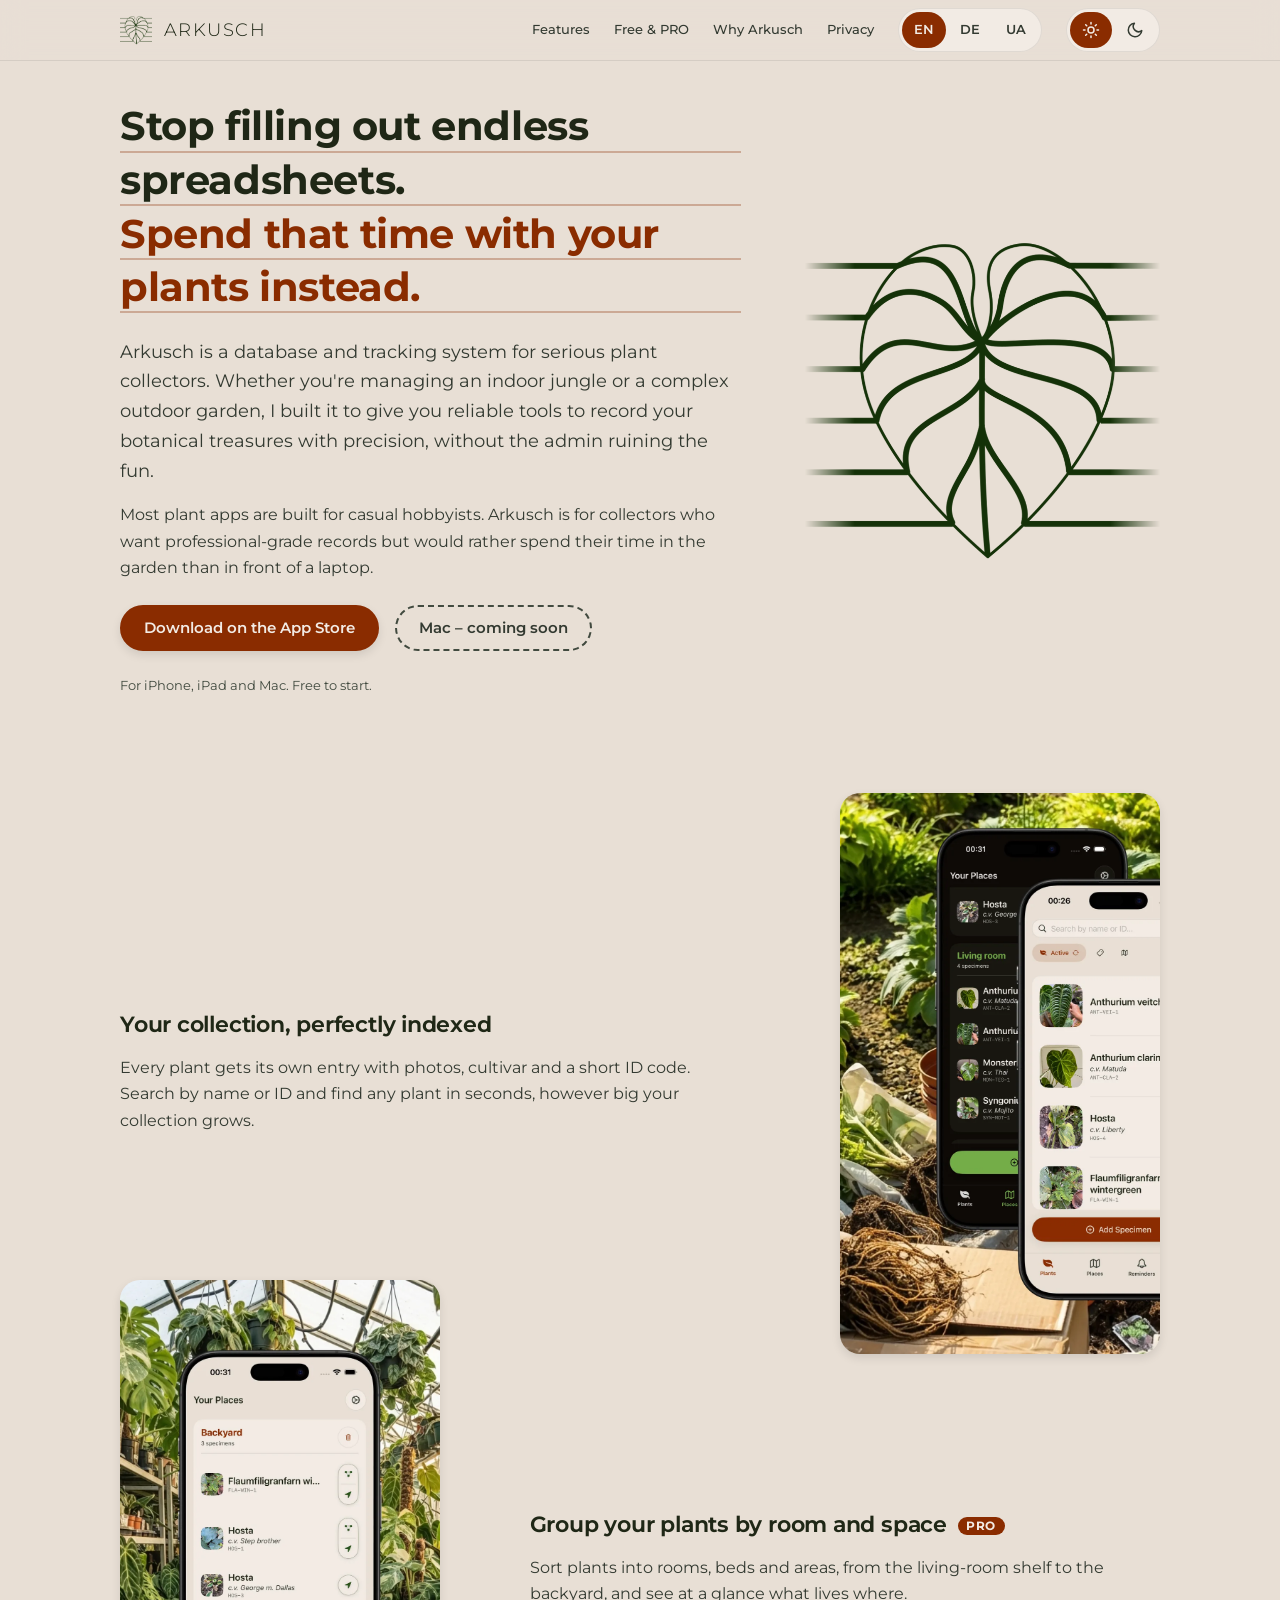
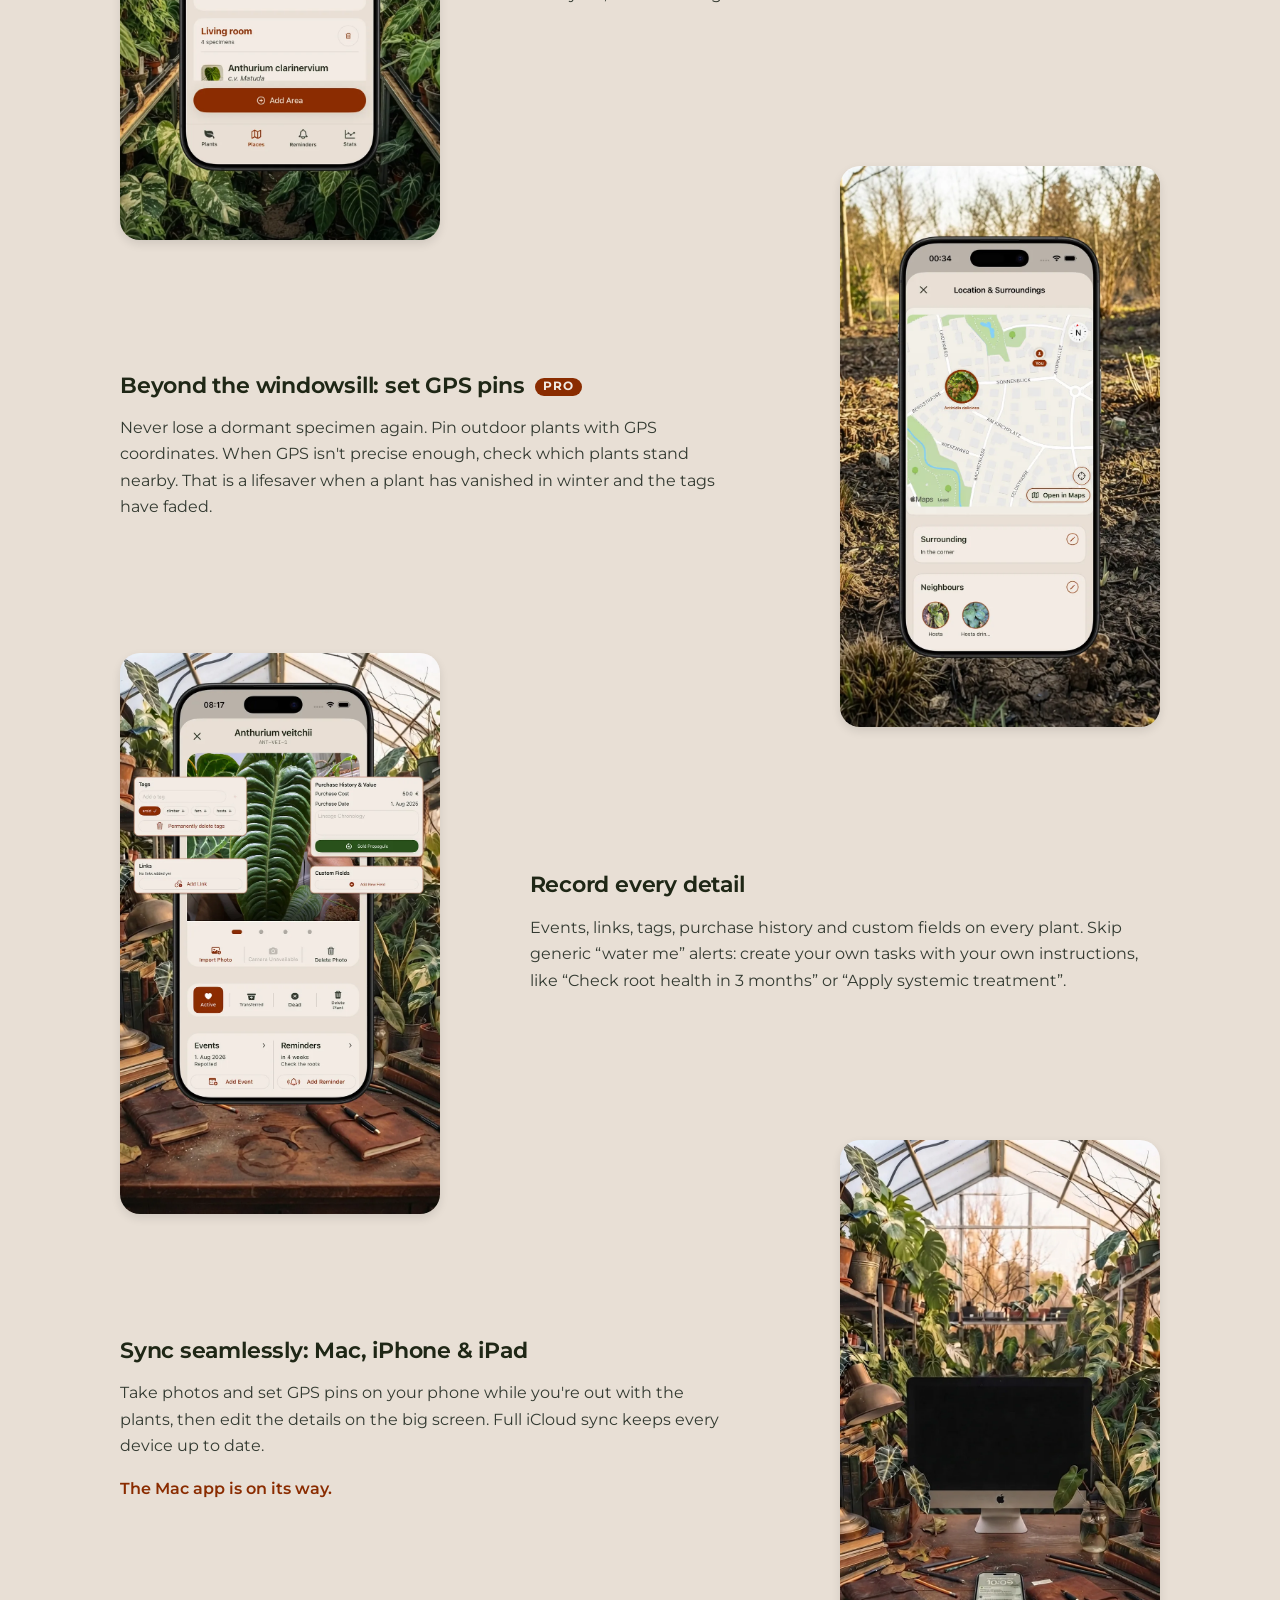
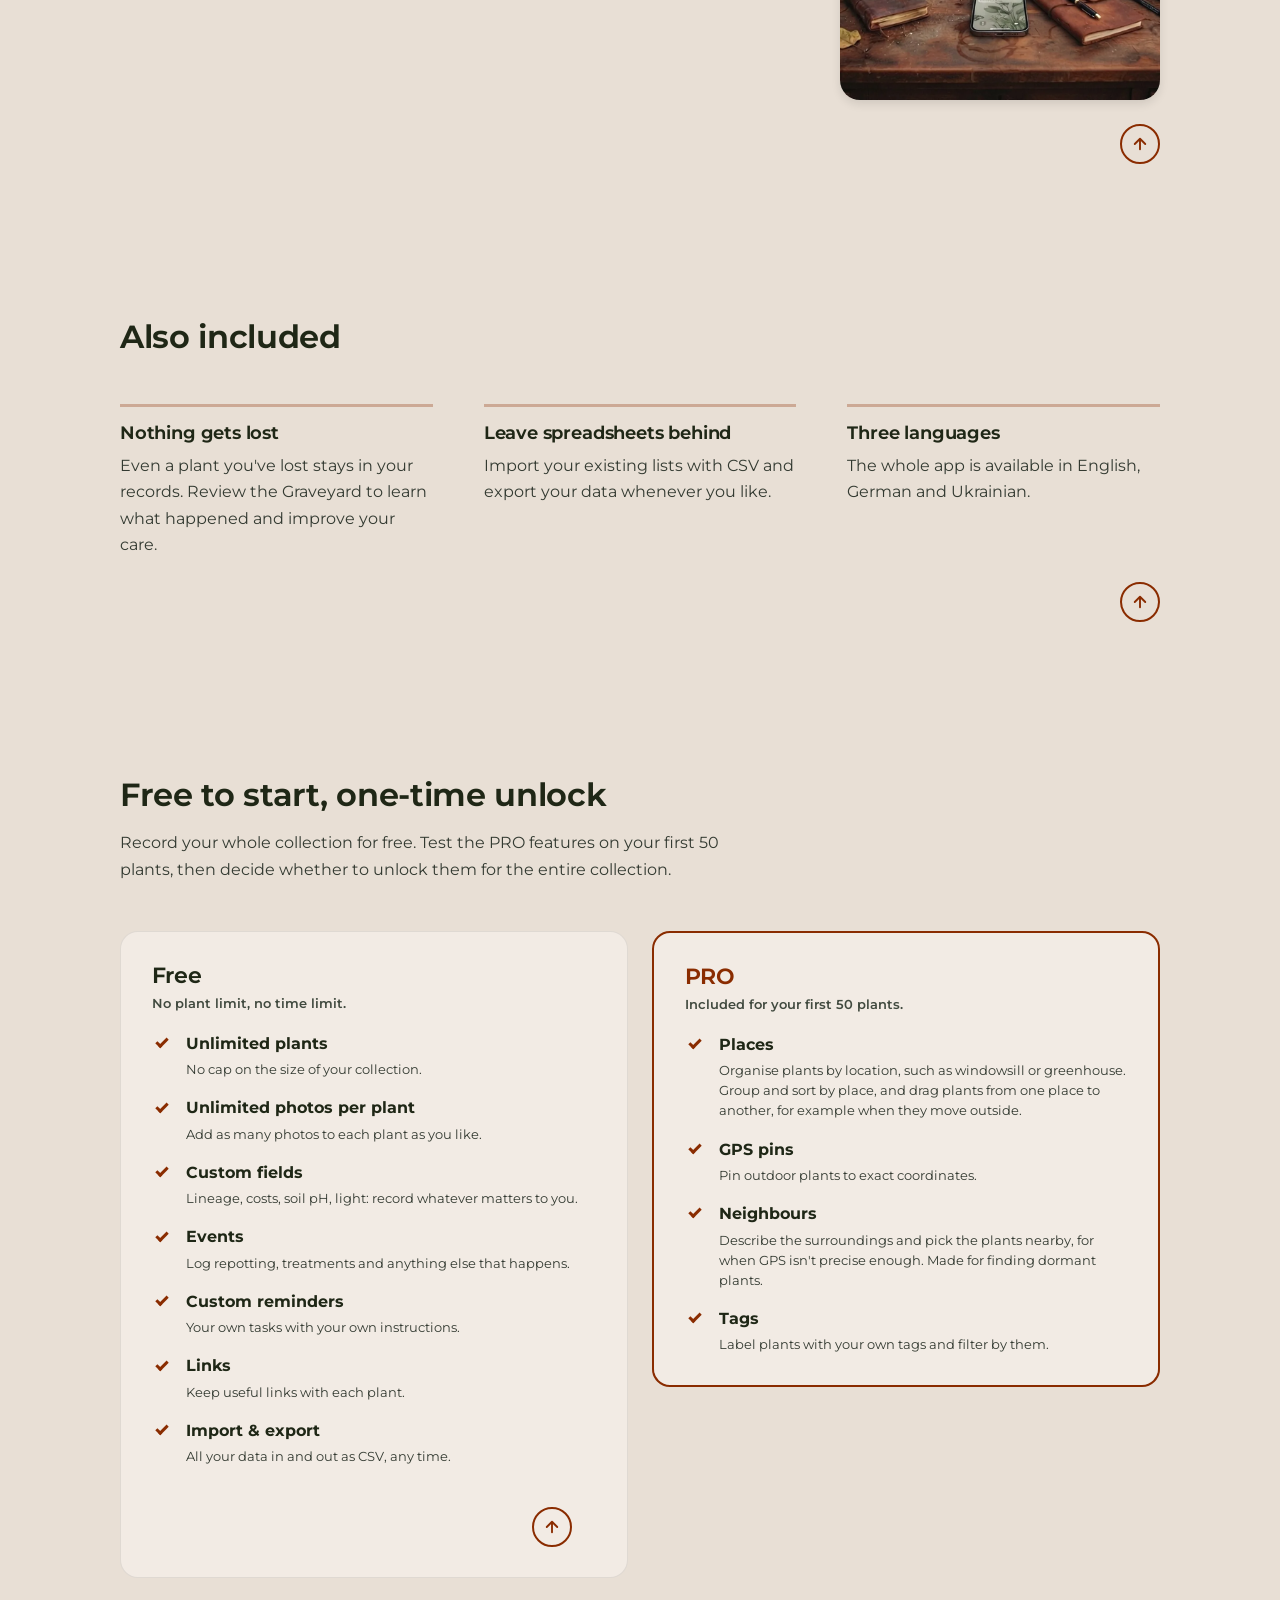
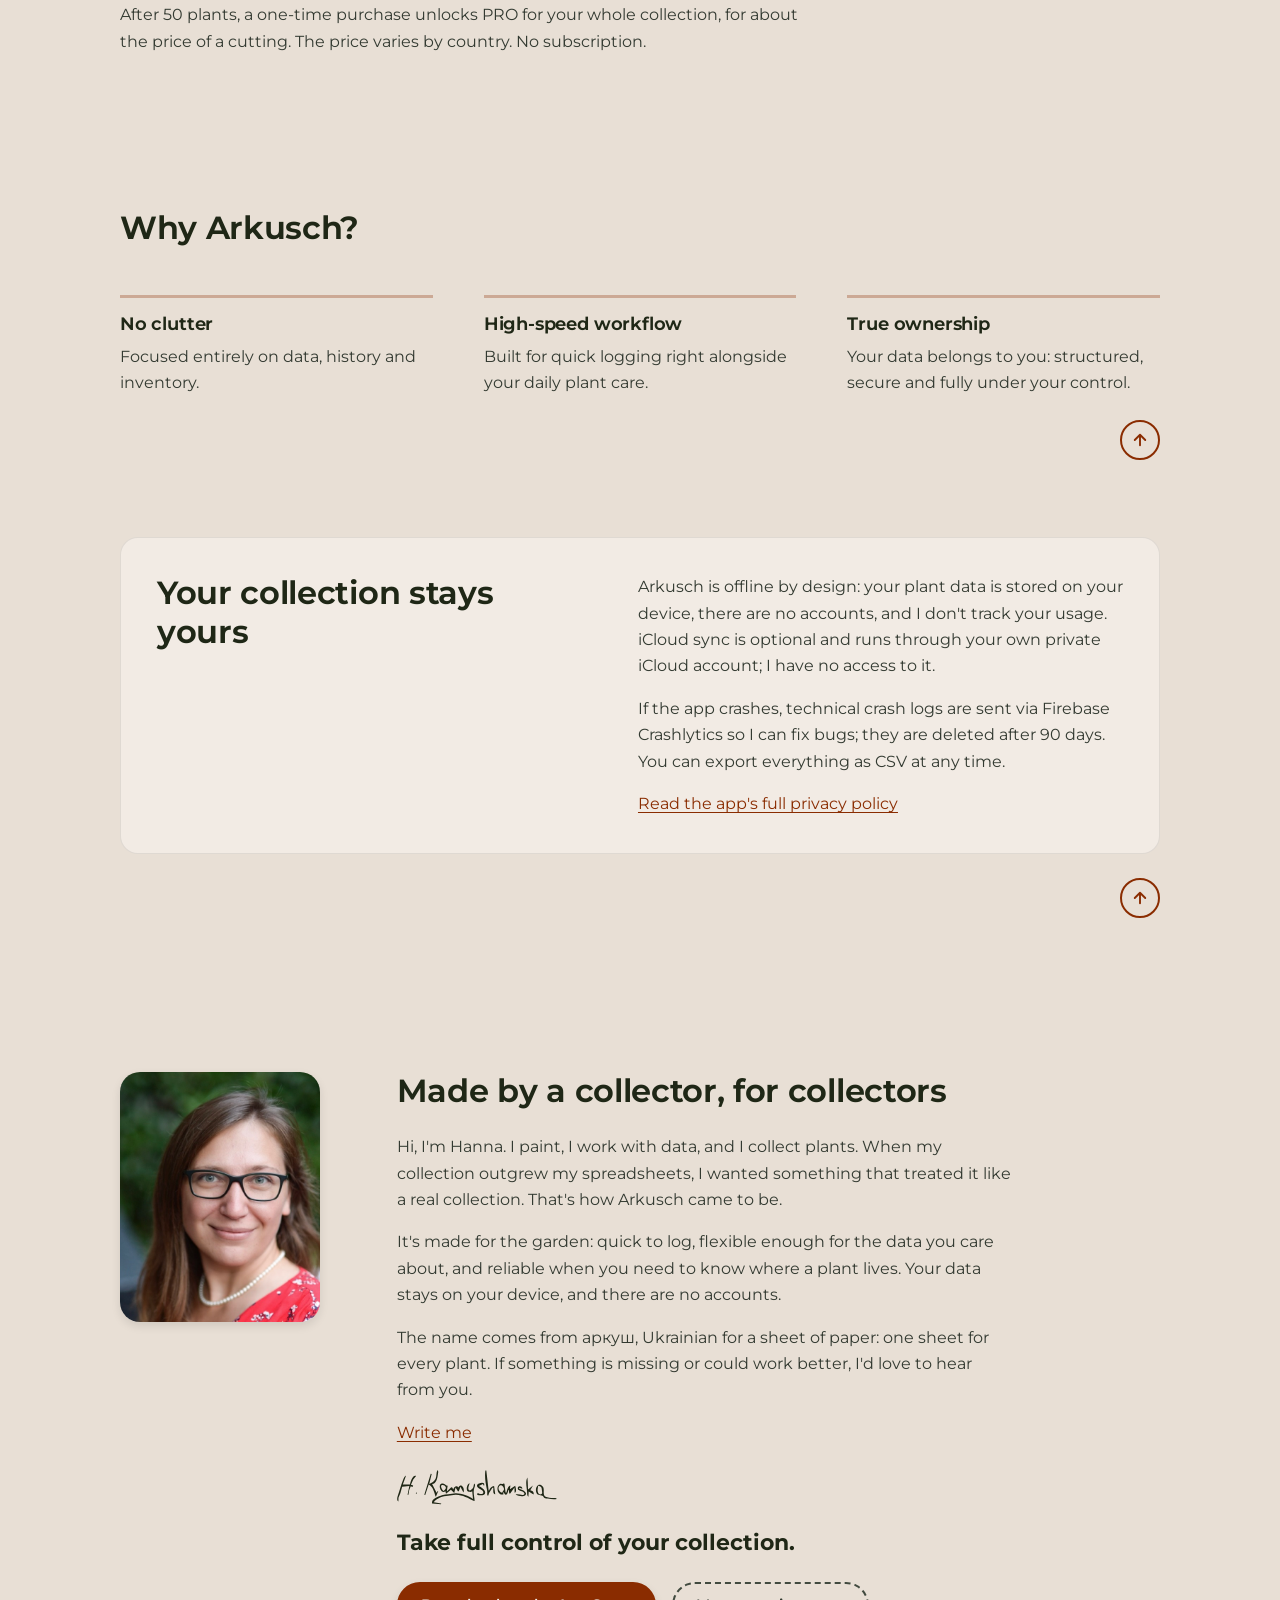
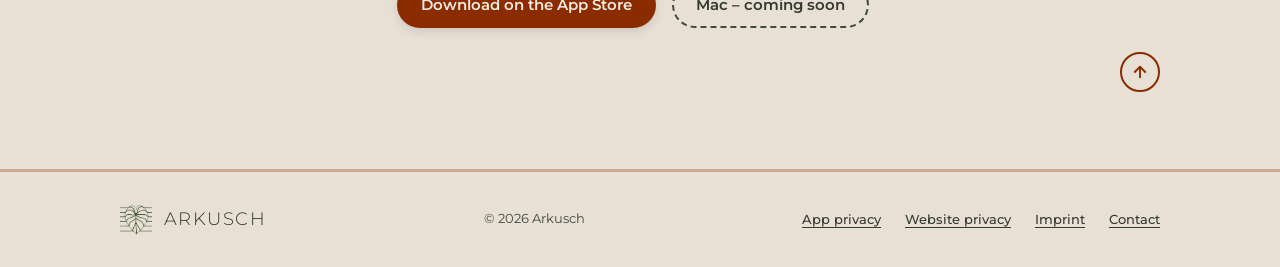
==== docs/index.html @ dda0cc7d "Arkusch website" ====
<!doctype html>
<html lang="en">
<head>
  <meta charset="utf-8">
  <meta name="viewport" content="width=device-width, initial-scale=1">
  <title>Arkusch – the database for serious plant collectors</title>
  <meta name="description" content="Arkusch is a dedicated database and tracking system for serious plant collectors.">
  <meta name="theme-color" content="#E8DFD5">

  <meta property="og:type" content="website">
  <meta property="og:title" content="Arkusch – the database for serious plant collectors">
  <meta property="og:description" content="Stop filling out endless spreadsheets. Spend that time with your plants instead.">
  <meta property="og:image" content="images/brand/og-image.jpg">
  <meta name="twitter:card" content="summary_large_image">

  <link rel="icon" type="image/png" href="images/brand/favicon.png">
  <link rel="apple-touch-icon" href="images/brand/apple-touch-icon.png">

  <script src="js/theme.js"></script>
  <link rel="stylesheet" href="fonts/fonts.css">
  <link rel="stylesheet" href="css/tokens.css">
  <link rel="stylesheet" href="css/base.css">
  <link rel="stylesheet" href="css/components.css">
  <link rel="stylesheet" href="css/sections.css">
</head>
<body>
  <a class="skip-link" href="#main" data-i18n="skip">Skip to content</a>

  <header class="site-header">
    <div class="container site-header__inner">
      <a class="brand" href="#top" aria-label="Arkusch">
        <img class="on-light" src="images/brand/leaf-dark.png" alt="" width="38" height="37">
        <img class="on-dark" src="images/brand/leaf-light.png" alt="" width="38" height="37">
        <span>Arkusch</span>
      </a>

      <nav class="site-nav">
        <a href="#features" data-i18n="nav.features">Features</a>
        <a href="#plans" data-i18n="nav.plans">Free &amp; PRO</a>
        <a href="#why" data-i18n="nav.why">Why Arkusch</a>
        <a href="#privacy" data-i18n="nav.privacy">Privacy</a>
      </nav>

      <div class="header-controls">
        <div class="switch" role="group" data-i18n-aria="lang.label" aria-label="Language">
          <button type="button" data-lang-choice="en" lang="en" aria-label="English">EN</button>
          <button type="button" data-lang-choice="de" lang="de" aria-label="Deutsch">DE</button>
          <button type="button" data-lang-choice="uk" lang="uk" aria-label="Українська">UA</button>
        </div>
        <div class="switch" role="group" data-i18n-aria="theme.label" aria-label="Appearance">
          <button type="button" data-theme-choice="light">
            <svg viewBox="0 0 24 24" fill="none" stroke="currentColor" stroke-width="2" stroke-linecap="round" aria-hidden="true"><circle cx="12" cy="12" r="4"/><path d="M12 2v2M12 20v2M4.9 4.9l1.4 1.4M17.7 17.7l1.4 1.4M2 12h2M20 12h2M4.9 19.1l1.4-1.4M17.7 6.3l1.4-1.4"/></svg>
            <span class="visually-hidden" data-i18n="theme.outdoor">Outdoor</span>
          </button>
          <button type="button" data-theme-choice="dark">
            <svg viewBox="0 0 24 24" fill="none" stroke="currentColor" stroke-width="2" stroke-linecap="round" stroke-linejoin="round" aria-hidden="true"><path d="M21 12.8A9 9 0 1 1 11.2 3a7 7 0 0 0 9.8 9.8z"/></svg>
            <span class="visually-hidden" data-i18n="theme.indoor">Indoor</span>
          </button>
        </div>
      </div>
    </div>
  </header>

  <main id="main">
    <!-- Hero -->
    <section class="hero" id="top">
      <div class="container hero__grid">
        <div class="hero__copy">
          <h1 class="ruled">
            <span data-i18n="hero.line1">Stop filling out endless spreadsheets.</span>
            <span class="ruled__sub" data-i18n="hero.line2">Spend that time with your plants instead.</span>
          </h1>
          <div class="hero__body">
            <p class="hero__lead" data-i18n="hero.lead">Arkusch is a database and tracking system for serious plant collectors.</p>
            <p class="hero__text" data-i18n="intro.text">Most plant apps are built for casual hobbyists.</p>
          </div>
          <div class="btn-row">
            <a class="btn" data-store="ios" data-i18n="cta.ios">Download on the App Store</a>
            <a class="btn" data-store="mac" data-i18n="cta.mac">Download for Mac</a>
          </div>
          <p class="hero__platforms" data-i18n="hero.platforms">For iPhone, iPad and Mac</p>
        </div>
        <div class="hero__art" aria-hidden="true">
          <img class="on-light" src="images/brand/leaf-dark.png" alt="" width="700" height="677">
          <img class="on-dark" src="images/brand/leaf-light.png" alt="" width="700" height="677">
        </div>
      </div>
    </section>

    <!-- Features: screens alternate right / left -->
    <section id="features" aria-labelledby="features-title" style="padding-top:0">
      <h2 id="features-title" class="visually-hidden" data-i18n="nav.features">Features</h2>
      <div class="container features">

        <article class="feature">
          <div class="feature__text">
            <h3 data-i18n="f1.title">Your collection, perfectly indexed</h3>
            <p data-i18n="f1.text"></p>
          </div>
          <div class="feature__media">
            <img class="shot" src="images/screens/collection.webp" width="900" height="1577" loading="lazy" data-i18n-alt="f1.alt" alt="">
          </div>
        </article>

        <article class="feature feature--flip">
          <div class="feature__text">
            <h3><span data-i18n="f2.title">Group your plants by room and space</span> <span class="badge" data-i18n="badge.pro">PRO</span></h3>
            <p data-i18n="f2.text"></p>
          </div>
          <div class="feature__media">
            <img class="shot" src="images/screens/places.webp" width="900" height="1577" loading="lazy" data-i18n-alt="f2.alt" alt="">
          </div>
        </article>

        <article class="feature">
          <div class="feature__text">
            <h3><span data-i18n="f3.title">Beyond the windowsill: set GPS pins</span> <span class="badge" data-i18n="badge.pro">PRO</span></h3>
            <p data-i18n="f3.text"></p>
          </div>
          <div class="feature__media">
            <img class="shot" src="images/screens/gps.webp" width="900" height="1577" loading="lazy" data-i18n-alt="f3.alt" alt="">
          </div>
        </article>

        <article class="feature feature--flip">
          <div class="feature__text">
            <h3 data-i18n="f4.title">Record every detail</h3>
            <p data-i18n="f4.text"></p>
          </div>
          <div class="feature__media">
            <img class="shot" src="images/screens/details.webp" width="900" height="1577" loading="lazy" data-i18n-alt="f4.alt" alt="">
          </div>
        </article>

        <article class="feature">
          <div class="feature__text">
            <h3 data-i18n="f5.title">Sync seamlessly: Mac, iPhone &amp; iPad</h3>
            <p data-i18n="f5.text"></p>
            <p class="feature__note" data-show-if-mac-soon data-i18n="f5.note"></p>
          </div>
          <div class="feature__media">
            <img class="shot" src="images/screens/sync.webp" width="900" height="1577" loading="lazy" data-i18n-alt="f5.alt" alt="">
          </div>
        </article>
      </div>
      <div class="container to-top-row">
        <a class="to-top" href="#top" data-i18n-aria="totop" aria-label="Back to top"><svg viewBox="0 0 24 24" fill="none" stroke="currentColor" stroke-width="2.5" stroke-linecap="round" stroke-linejoin="round" aria-hidden="true"><path d="M12 19V5M5 12l7-7 7 7"/></svg></a>
      </div>
    </section>

    <!-- Also included -->
    <section aria-labelledby="also-title">
      <div class="container">
        <div class="section-head"><h2 id="also-title" data-i18n="also.title">Also included</h2></div>
        <ul class="columns">
          <li><h3 data-i18n="also1.title"></h3><p data-i18n="also1.text"></p></li>
          <li><h3 data-i18n="also2.title"></h3><p data-i18n="also2.text"></p></li>
          <li><h3 data-i18n="also3.title"></h3><p data-i18n="also3.text"></p></li>
        </ul>
      </div>
      <div class="container to-top-row">
        <a class="to-top" href="#top" data-i18n-aria="totop" aria-label="Back to top"><svg viewBox="0 0 24 24" fill="none" stroke="currentColor" stroke-width="2.5" stroke-linecap="round" stroke-linejoin="round" aria-hidden="true"><path d="M12 19V5M5 12l7-7 7 7"/></svg></a>
      </div>
    </section>

    <!-- Free vs PRO -->
    <section id="plans" aria-labelledby="plans-title">
      <div class="container">
        <div class="section-head">
          <h2 id="plans-title" data-i18n="plans.title">Free to start, one-time unlock</h2>
          <p data-i18n="plans.lead"></p>
        </div>
        <div class="plans">
          <section class="plan" aria-labelledby="plan-free-title">
            <header class="plan__head">
              <h3 id="plan-free-title" data-i18n="plans.free.title">Free</h3>
              <p data-i18n="plans.free.sub"></p>
            </header>
            <ul class="plan__list" id="plan-free"></ul>
            <div class="container to-top-row">
        <a class="to-top" href="#top" data-i18n-aria="totop" aria-label="Back to top"><svg viewBox="0 0 24 24" fill="none" stroke="currentColor" stroke-width="2.5" stroke-linecap="round" stroke-linejoin="round" aria-hidden="true"><path d="M12 19V5M5 12l7-7 7 7"/></svg></a>
      </div>
    </section>
          <section class="plan plan--pro" aria-labelledby="plan-pro-title">
            <header class="plan__head">
              <h3 id="plan-pro-title" data-i18n="plans.pro.title">PRO</h3>
              <p data-i18n="plans.pro.sub"></p>
            </header>
            <ul class="plan__list" id="plan-pro"></ul>
          </section>
        </div>
        <p class="plans__note" data-i18n="plans.note"></p>
      </div>
    </section>

    <!-- Clips: hidden until reels are listed in js/config.js -->
    <section id="reels" hidden aria-labelledby="reels-title">
      <div class="container">
        <div class="section-head"><h2 id="reels-title" data-i18n="reels.title">Arkusch in short clips</h2></div>
        <div class="reels" id="reels-list"></div>
      </div>
      <div class="container to-top-row">
        <a class="to-top" href="#top" data-i18n-aria="totop" aria-label="Back to top"><svg viewBox="0 0 24 24" fill="none" stroke="currentColor" stroke-width="2.5" stroke-linecap="round" stroke-linejoin="round" aria-hidden="true"><path d="M12 19V5M5 12l7-7 7 7"/></svg></a>
      </div>
    </section>

    <!-- Why Arkusch -->
    <section id="why" aria-labelledby="why-title">
      <div class="container">
        <div class="section-head"><h2 id="why-title" data-i18n="why.title">Why Arkusch?</h2></div>
        <ul class="columns">
          <li><h3 data-i18n="why1.title"></h3><p data-i18n="why1.text"></p></li>
          <li><h3 data-i18n="why2.title"></h3><p data-i18n="why2.text"></p></li>
          <li><h3 data-i18n="why3.title"></h3><p data-i18n="why3.text"></p></li>
        </ul>
      </div>
      <div class="container to-top-row">
        <a class="to-top" href="#top" data-i18n-aria="totop" aria-label="Back to top"><svg viewBox="0 0 24 24" fill="none" stroke="currentColor" stroke-width="2.5" stroke-linecap="round" stroke-linejoin="round" aria-hidden="true"><path d="M12 19V5M5 12l7-7 7 7"/></svg></a>
      </div>
    </section>

    <!-- Privacy -->
    <section id="privacy" aria-labelledby="privacy-title" style="padding-top:0">
      <div class="container">
        <div class="panel">
          <h2 id="privacy-title" data-i18n="privacy.title">Your collection stays yours</h2>
          <div class="panel__body">
            <p data-i18n="privacy.p1"></p>
            <p data-i18n="privacy.p2"></p>
            <p><a href="privacy-app.html" data-i18n="privacy.link">Read the app's full privacy policy</a></p>
          </div>
        </div>
      </div>
      <div class="container to-top-row">
        <a class="to-top" href="#top" data-i18n-aria="totop" aria-label="Back to top"><svg viewBox="0 0 24 24" fill="none" stroke="currentColor" stroke-width="2.5" stroke-linecap="round" stroke-linejoin="round" aria-hidden="true"><path d="M12 19V5M5 12l7-7 7 7"/></svg></a>
      </div>
    </section>

    <!-- Note from the creator + closing call to action -->
    <section aria-labelledby="story-title">
      <div class="container story__grid">
        <img class="shot story__photo" src="images/brand/creator.jpg" width="800" height="1000" loading="lazy" data-i18n-alt="story.alt" alt="">
        <div class="story__copy">
          <h2 id="story-title" data-i18n="story.title">Made by a collector, for collectors</h2>
          <div class="story__note">
            <p data-i18n="story.p1"></p>
            <p data-i18n="story.p2"></p>
            <p data-i18n="story.p3"></p>
            <p><a data-email-link href="#" data-i18n="story.contact">Write me</a></p>
            <img class="story__sign on-light" src="images/brand/signature.svg" alt="Hanna" width="200" height="44">
            <img class="story__sign on-dark" src="images/brand/signature-light.svg" alt="Hanna" width="200" height="44">
          </div>
          <p class="story__cta" data-i18n="story.cta"></p>
          <div class="btn-row">
            <a class="btn" data-store="ios" data-i18n="cta.ios">Download on the App Store</a>
            <a class="btn" data-store="mac" data-i18n="cta.mac">Download for Mac</a>
          </div>
        </div>
      </div>
      <div class="container to-top-row">
        <a class="to-top" href="#top" data-i18n-aria="totop" aria-label="Back to top"><svg viewBox="0 0 24 24" fill="none" stroke="currentColor" stroke-width="2.5" stroke-linecap="round" stroke-linejoin="round" aria-hidden="true"><path d="M12 19V5M5 12l7-7 7 7"/></svg></a>
      </div>
    </section>
  </main>

  <footer class="site-footer">
    <div class="container site-footer__inner">
      <a class="brand" href="#top" aria-label="Arkusch">
        <img class="on-light" src="images/brand/leaf-dark.png" alt="" width="38" height="37">
        <img class="on-dark" src="images/brand/leaf-light.png" alt="" width="38" height="37">
        <span>Arkusch</span>
      </a>
      <small data-i18n="footer.rights">© 2026 Arkusch</small>
      <nav>
        <a href="privacy-app.html" data-i18n="footer.privacyApp">App privacy</a>
        <a href="privacy-site.html" data-i18n="footer.privacySite">Website privacy</a>
        <a data-imprint-link href="imprint.html" data-i18n="footer.imprint">Imprint</a>
        <a data-email-link href="#" data-i18n="footer.contact">Contact</a>
      </nav>
    </div>
  </footer>

  <script src="js/config.js" defer></script>
  <script src="i18n/en.js" defer></script>
  <script src="i18n/de.js" defer></script>
  <script src="i18n/uk.js" defer></script>
  <script src="js/i18n.js" defer></script>
  <script src="js/stores.js" defer></script>
  <script src="js/plans.js" defer></script>
  <script src="js/reels.js" defer></script>
  <script src="js/main.js" defer></script>
</body>
</html>
---- docs/fonts/fonts.css ----
/* Montserrat (variable, SIL OFL) — self-hosted, so no request goes to Google. */
@font-face {
  font-family: "Montserrat";
  font-style: normal;
  font-weight: 100 900;
  font-display: swap;
  src: url("montserrat-cyrillic-wght-normal.woff2") format("woff2-variations");
  unicode-range: U+0301, U+0400-045F, U+0490-0491, U+04B0-04B1, U+2116;
}
@font-face {
  font-family: "Montserrat";
  font-style: normal;
  font-weight: 100 900;
  font-display: swap;
  src: url("montserrat-latin-wght-normal.woff2") format("woff2-variations");
  unicode-range: U+0000-00FF, U+0131, U+0152-0153, U+02BB-02BC, U+02C6, U+02DA, U+02DC, U+0304, U+0308, U+0329, U+2000-206F, U+20AC, U+2122, U+2191, U+2193, U+2212, U+2215, U+FEFF, U+FFFD;
}
---- docs/css/tokens.css ----
/* Design tokens — mirrored from the app's AppTheme.swift.
   Outdoor = the app's light scheme, Indoor = its dark scheme. */
:root {
  /* Outdoor (light) */
  --bg: #E8DFD5;            /* Linen */
  --surface: #F2EBE4;       /* listBackgroundLight */
  --text: #1F2716;          /* textPrimaryLight */
  --text-2: #333A31;        /* textSecondaryLight */
  --text-3: #414A3F;        /* textTertiaryLight */
  --accent: #8A2C00;        /* primaryAccentLight, rusty spice */
  --on-accent: #F2EBE4;
  --green: #29511A;         /* statusActiveLight */
  --border: rgba(0, 0, 0, 0.08);
  --shadow: 0 4px 10px rgba(0, 0, 0, 0.10);
  --rule: rgba(138, 44, 0, 0.30);   /* the ruled-paper lines from the logo */

  /* Shape and spacing (AppTheme.Dimensions) */
  --radius-s: 4px;
  --radius: 18px;           /* cornerRadiusStandard */
  --radius-l: 20px;         /* cornerRadiusLarge */
  --pad-1: 8px;
  --pad-2: 16px;
  --pad-3: 24px;
  --w-content: 1040px;      /* content width (AppTheme: 1100) */
  --shot-w: 320px;          /* width of the app screenshots */
  --w-text: 720px;          /* tabletContentMaxWidth */

  /* Type */
  --font: "Montserrat", system-ui, -apple-system, "Segoe UI", Roboto, sans-serif;
  --step--1: 0.8125rem;
  --step-0: 1rem;
  --step-1: 1.125rem;
  --step-2: clamp(1.15rem, 1rem + 0.6vw, 1.375rem);
  --step-3: clamp(1.5rem, 1.1rem + 1.4vw, 2rem);
  --step-4: clamp(1.75rem, 1rem + 2.2vw, 2.5rem);
}

:root[data-theme="dark"] {
  /* Indoor (dark) */
  --bg: #0E0A06;            /* backgroundDark, coffee bean */
  --surface: #181711;       /* listBackgroundDark */
  --text: #EFE8E6;          /* textPrimaryDark */
  --text-2: #D6D6D6;
  --text-3: #B8B8B8;
  --accent: #74AD48;        /* primaryAccentDark */
  --on-accent: #0E0A06;
  --green: #74AD48;
  --border: rgba(255, 255, 255, 0.10);
  --shadow: 0 4px 10px rgba(0, 0, 0, 0.45);
  --rule: rgba(116, 173, 72, 0.32);
}
---- docs/css/base.css ----
*, *::before, *::after { box-sizing: border-box; }
html { -webkit-text-size-adjust: 100%; scroll-behavior: smooth; scroll-padding-top: 84px; }
body {
  margin: 0;
  font-family: var(--font);
  font-size: var(--step-0);
  line-height: 1.65;
  color: var(--text);
  background: var(--bg);
  -webkit-font-smoothing: antialiased;
}
img, video { display: block; max-width: 100%; height: auto; }
h1, h2, h3, p, figure, ul { margin: 0; }
ul { padding: 0; list-style: none; }
h1, h2, h3 { font-weight: 650; line-height: 1.2; letter-spacing: -0.01em; }
h2 { font-size: var(--step-3); }
h3 { font-size: var(--step-1); }
p { color: var(--text-2); max-width: 56ch; }
a { color: var(--accent); text-underline-offset: 0.2em; }
a:hover { text-decoration-thickness: 2px; }

:focus-visible { outline: 3px solid var(--accent); outline-offset: 3px; border-radius: var(--radius-s); }

.container { width: min(100% - 2 * var(--pad-3), var(--w-content)); margin-inline: auto; }
.visually-hidden {
  position: absolute; width: 1px; height: 1px; margin: -1px; padding: 0;
  overflow: hidden; clip: rect(0 0 0 0); white-space: nowrap; border: 0;
}
.skip-link {
  position: absolute; left: var(--pad-2); top: -100px; z-index: 10;
  padding: var(--pad-1) var(--pad-2); background: var(--accent); color: var(--on-accent);
  border-radius: var(--radius-s);
}
.skip-link:focus { top: var(--pad-2); }

/* Logo art comes in two colours; show the one that fits the theme. */
:root[data-theme="dark"] .on-light, :root:not([data-theme="dark"]) .on-dark { display: none; }

@media (prefers-reduced-motion: reduce) {
  html { scroll-behavior: auto; }
  *, *::before, *::after { animation: none !important; transition: none !important; }
}
---- docs/css/components.css ----
/* ---------- Header ---------- */
.site-header {
  position: sticky; top: 0; z-index: 50;
  padding-block: 8px;
  background: var(--bg);
  background: color-mix(in srgb, var(--bg) 88%, transparent);
  -webkit-backdrop-filter: blur(12px); backdrop-filter: blur(12px);
  border-bottom: 1px solid var(--border);
}
.site-header__inner { display: flex; align-items: center; gap: var(--pad-3); }
.brand { display: flex; align-items: center; gap: 12px; text-decoration: none; color: var(--text); margin-right: auto; }
.brand img { width: 32px; height: auto; }
.brand span { font-weight: 300; font-size: 1.15rem; letter-spacing: 0.08em; text-transform: uppercase; }
.site-nav { display: none; gap: var(--pad-3); }
.site-nav a { color: var(--text-2); text-decoration: none; font-weight: 500; font-size: var(--step--1); }
.site-nav a:hover { color: var(--accent); }
@media (min-width: 900px) { .site-nav { display: flex; } }

/* Segmented switches (language, Outdoor / Indoor) */
.switch { display: inline-flex; padding: 3px; gap: 2px; background: var(--surface); border: 1px solid var(--border); border-radius: 999px; }
.switch button {
  display: inline-flex; align-items: center; gap: 6px; min-height: 36px; min-width: 40px; padding: 0 12px;
  font: inherit; font-size: var(--step--1); font-weight: 600; color: var(--text-2);
  background: transparent; border: 0; border-radius: 999px; cursor: pointer; justify-content: center;
}
.switch button[aria-pressed="true"] { background: var(--accent); color: var(--on-accent); }
.switch svg { width: 18px; height: 18px; flex: none; }
.header-controls { display: flex; gap: var(--pad-3); flex-wrap: nowrap; justify-content: flex-end; }
/* Keep the persistent header to a single slim row on phones */
@media (max-width: 520px) {
  .site-header__inner { gap: var(--pad-1); }
  .header-controls { gap: 12px; }
  .brand span { display: none; }
  .switch button { min-width: 34px; padding: 0 9px; }
}

/* ---------- Buttons ---------- */
.btn {
  display: inline-flex; align-items: center; justify-content: center; min-height: 46px; padding: 0 22px;
  font: inherit; font-size: 0.9375rem; font-weight: 600; text-decoration: none; text-align: center;
  color: var(--on-accent); background: var(--accent); border: 2px solid var(--accent); border-radius: 999px;
  box-shadow: var(--shadow); transition: transform .15s ease;
}
a.btn:hover { transform: translateY(-1px); text-decoration: none; }
.btn--soon { background: transparent; color: var(--text-2); border-color: var(--border); box-shadow: none; cursor: default; }
.btn--soon { border-color: var(--text-3); border-style: dashed; }
.btn-row { display: flex; flex-wrap: wrap; gap: var(--pad-2); }

/* ---------- Ruled headline: the lines of the logo, as writing paper ---------- */
.ruled {
  --lh: 1.34;
  line-height: var(--lh);
  background-image: repeating-linear-gradient(
    to bottom,
    transparent 0, transparent calc(var(--lh) * 1em - 2px),
    var(--rule) calc(var(--lh) * 1em - 2px), var(--rule) calc(var(--lh) * 1em));
}
.ruled__sub { display: block; color: var(--accent); }

/* ---------- Screens ---------- */
.shot { border-radius: var(--radius-l); box-shadow: var(--shadow); width: 100%; }

.feature { display: grid; gap: var(--pad-3); align-items: center; }
.feature__text { display: grid; gap: var(--pad-2); align-content: center; }
.feature__text h3 { font-size: var(--step-2); }
.feature__note { font-weight: 600; color: var(--accent); }
@media (min-width: 820px) {
  /* image column never exceeds 44% of the width, so alternating screens can't touch sideways */
  .feature { grid-template-columns: minmax(0, 1fr) min(var(--shot-w), 44%); gap: clamp(40px, 7vw, 110px); }
  .feature--flip { grid-template-columns: min(var(--shot-w), 44%) minmax(0, 1fr); }
  .feature--flip .feature__media { order: -1; }
}

/* ---------- Ruled columns (also-included, principles) ---------- */
.columns { display: grid; gap: var(--pad-3) clamp(24px, 4vw, 56px); }
.columns > li { display: grid; gap: var(--pad-1); align-content: start; padding-top: var(--pad-2); border-top: 3px solid var(--rule); }
@media (min-width: 820px) { .columns { grid-template-columns: repeat(3, minmax(0, 1fr)); } }

/* ---------- Reels ---------- */
.reels { display: flex; gap: var(--pad-2); overflow-x: auto; scroll-snap-type: x mandatory; padding-bottom: var(--pad-2); }
.reel { position: relative; flex: 0 0 min(240px, 70vw); scroll-snap-align: start; }
.reel video { width: 100%; aspect-ratio: 9 / 16; object-fit: cover; border-radius: var(--radius-l); background: var(--surface); box-shadow: var(--shadow); }
.reel button {
  position: absolute; right: 10px; bottom: 10px; min-height: 36px; padding: 0 14px;
  font: inherit; font-size: var(--step--1); font-weight: 600; cursor: pointer;
  color: var(--on-accent); background: var(--accent); border: 0; border-radius: 999px;
}
.reel figcaption { margin-top: var(--pad-1); font-size: var(--step--1); color: var(--text-3); }

/* ---------- Privacy panel ---------- */
.panel { display: grid; gap: var(--pad-3); padding: clamp(20px, 3vw, 36px); background: var(--surface); border: 1px solid var(--border); border-radius: var(--radius); }
.panel__body { display: grid; gap: var(--pad-2); align-content: start; }
@media (min-width: 820px) { .panel { grid-template-columns: minmax(0, 5fr) minmax(0, 6fr); gap: clamp(32px, 6vw, 80px); } }

/* ---------- Footer ---------- */
.site-footer { padding-block: 32px; border-top: 3px solid var(--rule); }
.site-footer__inner { display: flex; flex-wrap: wrap; align-items: center; gap: var(--pad-2) var(--pad-3); }
.site-footer nav { display: flex; flex-wrap: wrap; gap: var(--pad-1) var(--pad-3); margin-left: auto; }
.site-footer a { color: var(--text-2); font-size: var(--step--1); font-weight: 500; }
.site-footer small { color: var(--text-3); }

/* ---------- Free vs PRO ---------- */
.plans { display: grid; gap: var(--pad-3); align-items: start; }
@media (min-width: 820px) { .plans { grid-template-columns: repeat(2, minmax(0, 1fr)); } }
.plan { display: grid; gap: var(--pad-2); padding: clamp(20px, 2.4vw, 32px); background: var(--surface); border: 1px solid var(--border); border-radius: var(--radius); }
.plan--pro { border: 2px solid var(--accent); }
.plan__head { display: grid; gap: 4px; }
.plan__head h3 { font-size: var(--step-2); }
.plan--pro .plan__head h3 { color: var(--accent); }
.plan__head p { color: var(--text-3); font-weight: 600; font-size: var(--step--1); }
.plan__list { display: grid; gap: var(--pad-2); }
.plan__list li { position: relative; display: grid; gap: 2px; padding-left: 34px; }
.plan__list li::before {
  content: ""; position: absolute; left: 4px; top: 0.45em; width: 12px; height: 7px;
  border-left: 3px solid var(--accent); border-bottom: 3px solid var(--accent); transform: rotate(-45deg);
}
.plan__list strong { color: var(--text); font-weight: 700; }
.plan__list span { color: var(--text-2); font-size: var(--step--1); line-height: 1.55; }
.plans__note { margin-top: var(--pad-3); max-width: 64ch; color: var(--text-2); }

.badge {
  display: inline-block; margin-left: 0.4em; padding: 0.15em 0.7em;
  font-size: 0.55em; font-weight: 700; letter-spacing: 0.06em; vertical-align: middle;
  color: var(--on-accent); background: var(--accent); border-radius: 999px;
}

/* ---------- Back to top ---------- */
.to-top-row { display: flex; justify-content: flex-end; margin-top: var(--pad-3); }
.to-top {
  display: inline-flex; align-items: center; justify-content: center; width: 40px; height: 40px;
  color: var(--accent); border: 2px solid var(--accent); border-radius: 50%; text-decoration: none;
  transition: background-color .15s ease, color .15s ease;
}
.to-top svg { width: 18px; height: 18px; }
.to-top:hover { background: var(--accent); color: var(--on-accent); }
---- docs/css/sections.css ----
section { padding-block: clamp(40px, 6vw, 80px); }

/* Hero */
.hero { padding-top: clamp(16px, 3vw, 40px); padding-bottom: clamp(24px, 4vw, 48px); }
.hero__grid { display: grid; gap: clamp(32px, 5vw, 64px); align-items: center; }
.hero__copy { display: grid; gap: var(--pad-3); }
.hero h1 { font-size: var(--step-4); font-weight: 700; }
.hero__body { display: grid; gap: var(--pad-2); }
.hero__lead { font-size: var(--step-1); color: var(--text-2); }
.hero__text { color: var(--text-2); }
.hero__platforms { font-size: var(--step--1); color: var(--text-3); }
.hero__art img { width: 100%; max-width: 360px; margin-inline: auto; }
/* let the logo's ruled lines fade out instead of stopping at the image edge */
.hero__art { -webkit-mask-image: linear-gradient(to right, transparent, #000 14%, #000 86%, transparent); mask-image: linear-gradient(to right, transparent, #000 14%, #000 86%, transparent); }
@media (min-width: 900px) { .hero__grid { grid-template-columns: minmax(0, 7fr) minmax(0, 4fr); } }

/* Features: screens alternate left/right and overlap vertically, so the next
   screen peeks in beside the lower part of the current one. */
.features { --feature-gap: 56px; --feature-overlap: clamp(80px, 11vw, 130px); display: grid; gap: 56px; padding-top: clamp(24px, 4vw, 48px); }
@media (min-width: 820px) {
  .features { gap: 0; }
  .feature + .feature { margin-top: calc(var(--feature-gap) - var(--feature-overlap)); }
}
.section-head { display: grid; gap: var(--pad-2); margin-bottom: clamp(24px, 4vw, 48px); }

/* Story */
.story__grid { display: grid; gap: clamp(32px, 6vw, 80px); align-items: start; }
.story__copy { display: grid; gap: var(--pad-3); align-content: start; }
.story__photo { aspect-ratio: 4 / 5; object-fit: cover; max-width: 200px; }
@media (min-width: 820px) { .story__grid { grid-template-columns: minmax(0, 200px) minmax(0, 1fr); } }
.story__note { display: grid; gap: var(--pad-2); }
.story__sign { width: 160px; height: auto; margin-top: var(--pad-1); }
.story__cta { font-size: var(--step-2); font-weight: 700; line-height: 1.3; color: var(--text); max-width: none; }

/* Legal pages (privacy, imprint) */
.legal { padding-block: clamp(24px, 4vw, 56px); }
.legal__body { display: grid; gap: var(--pad-2); max-width: var(--w-text); }
.legal__body h1 { font-size: var(--step-3); }
.legal__body h2 { font-size: var(--step-1); margin-top: var(--pad-3); }
.legal__body p, .legal__body li { max-width: none; }
.legal__body ul { display: grid; gap: var(--pad-1); padding-left: 1.2em; list-style: disc; color: var(--text-2); }
.legal__address { font-style: normal; line-height: 1.7; color: var(--text); margin-top: var(--pad-1); }
.legal__meta { color: var(--text-3); font-size: var(--step--1); }
.legal__draft { padding: var(--pad-2); border: 2px dashed var(--accent); border-radius: var(--radius); color: var(--text); max-width: none; }
.legal__nav { display: flex; flex-wrap: wrap; gap: var(--pad-1) var(--pad-3); margin-top: var(--pad-3); }
.legal .todo { padding: var(--pad-2); border: 2px dashed var(--accent); border-radius: var(--radius); color: var(--text); }
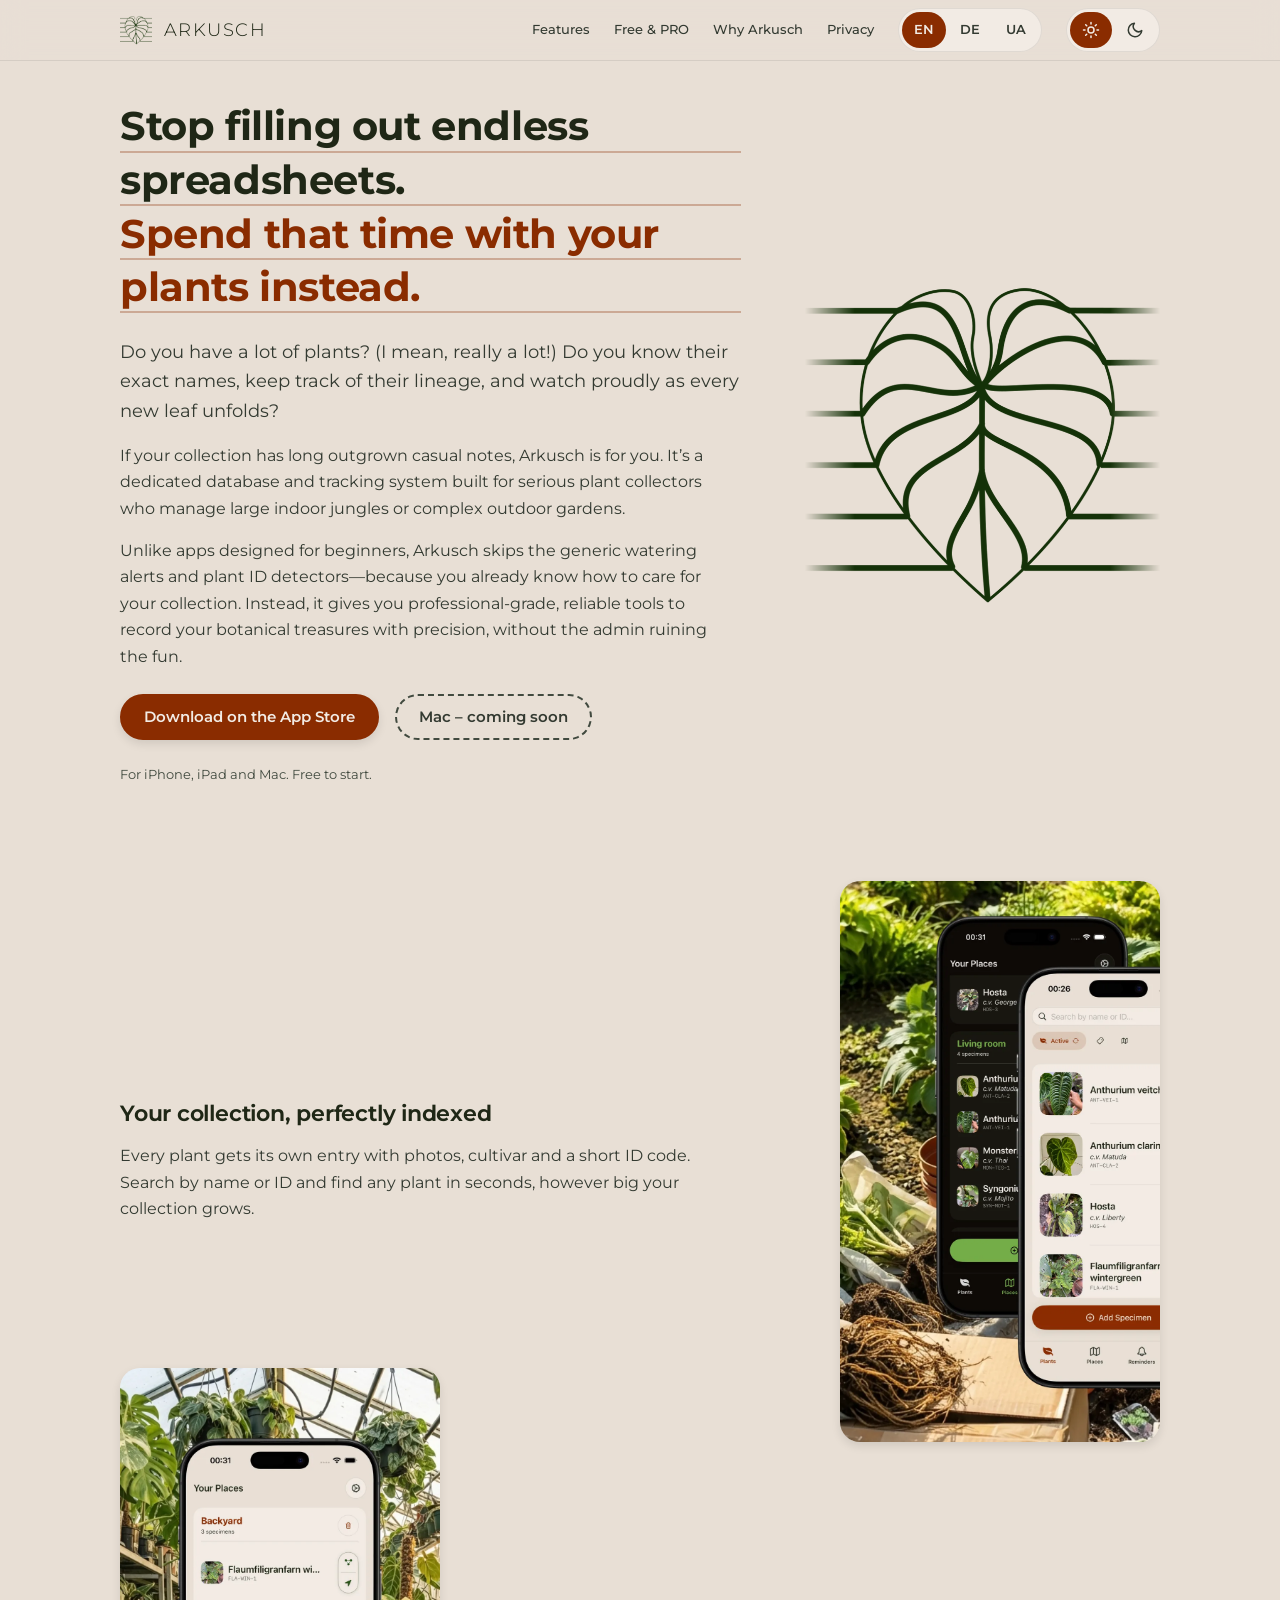
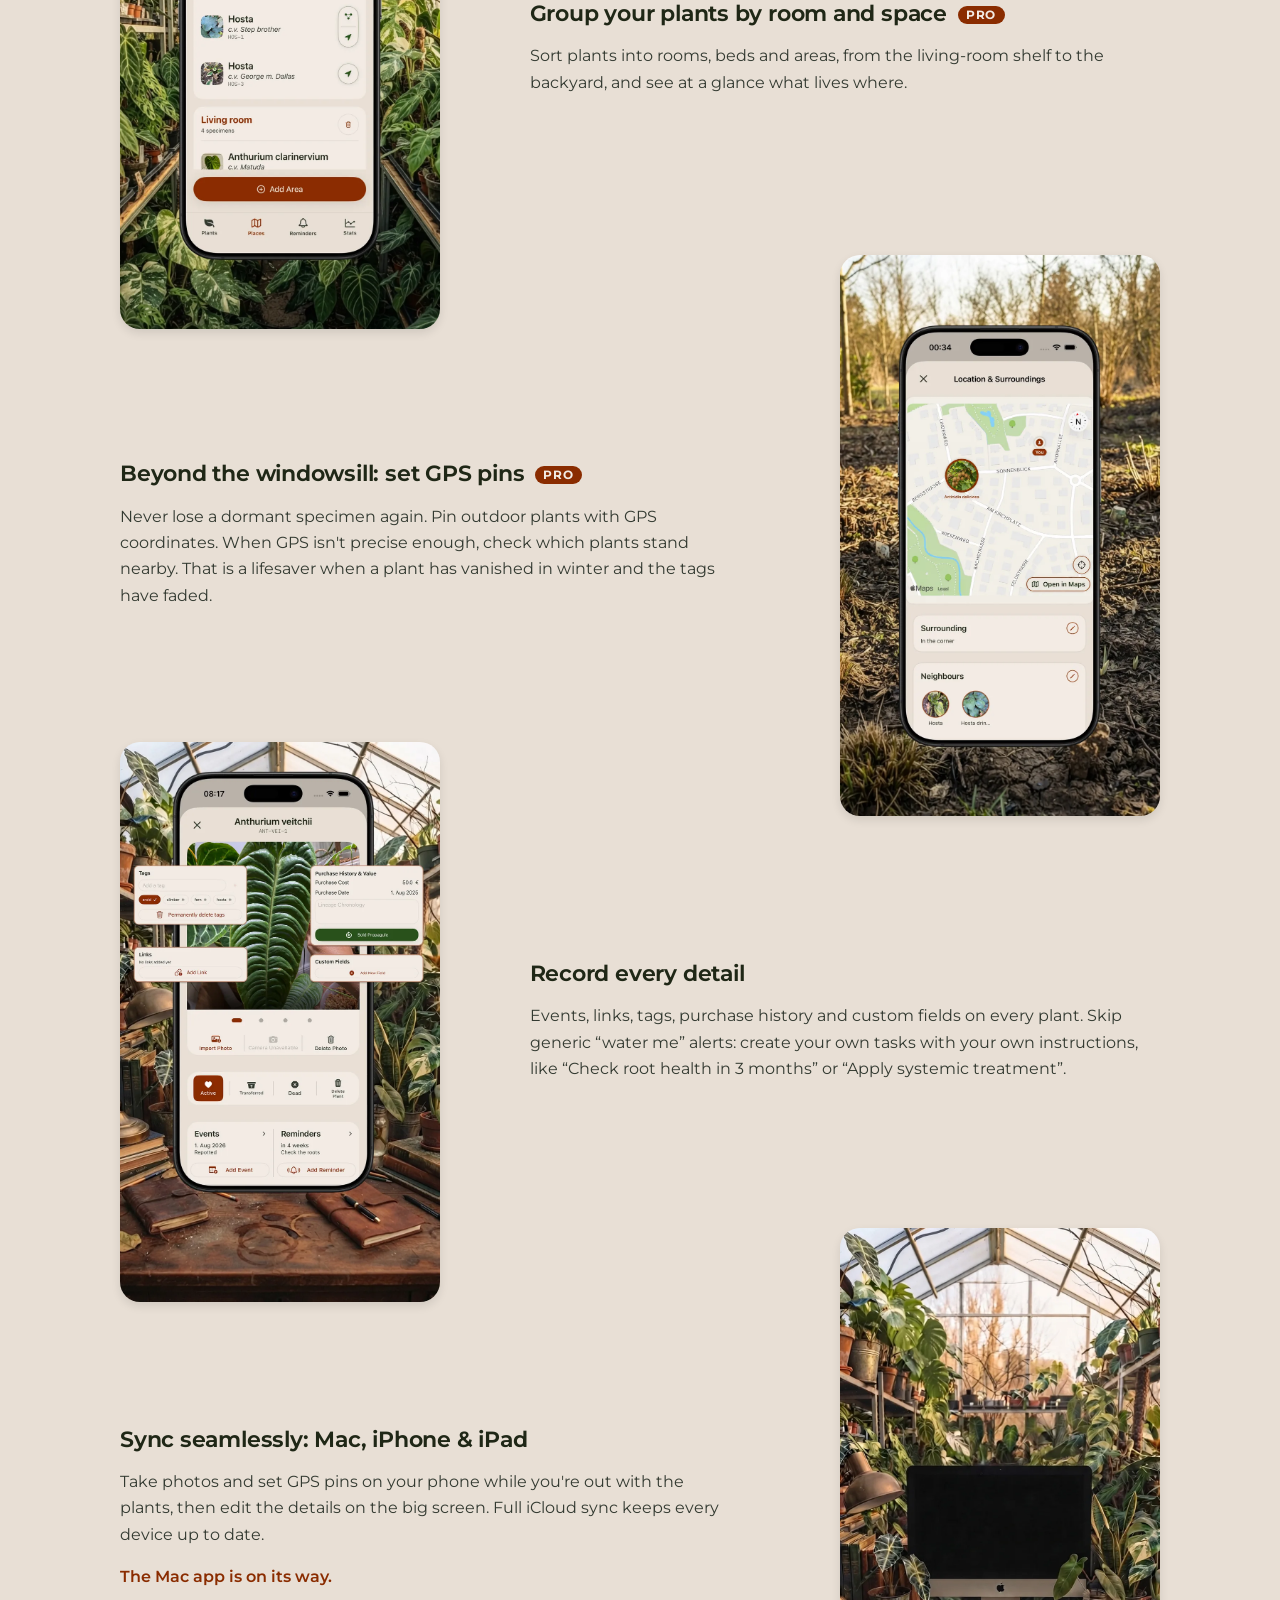
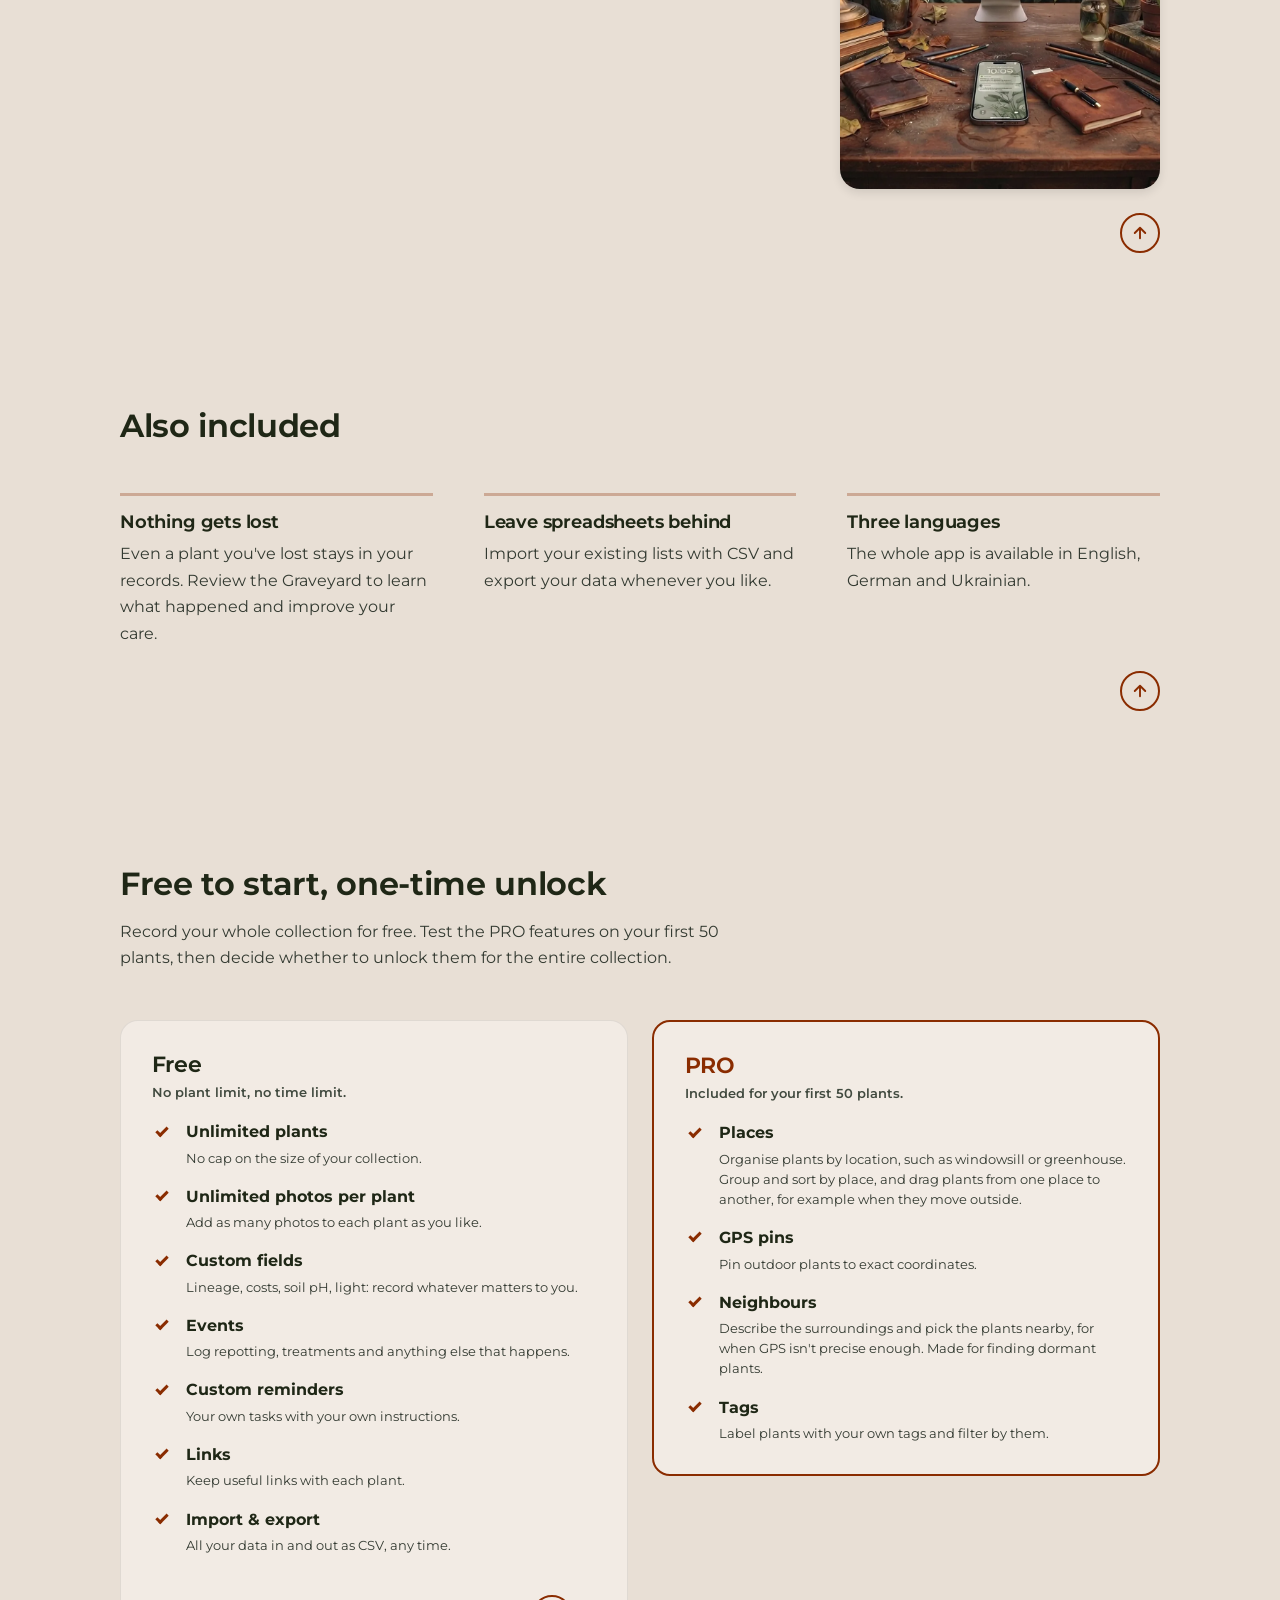
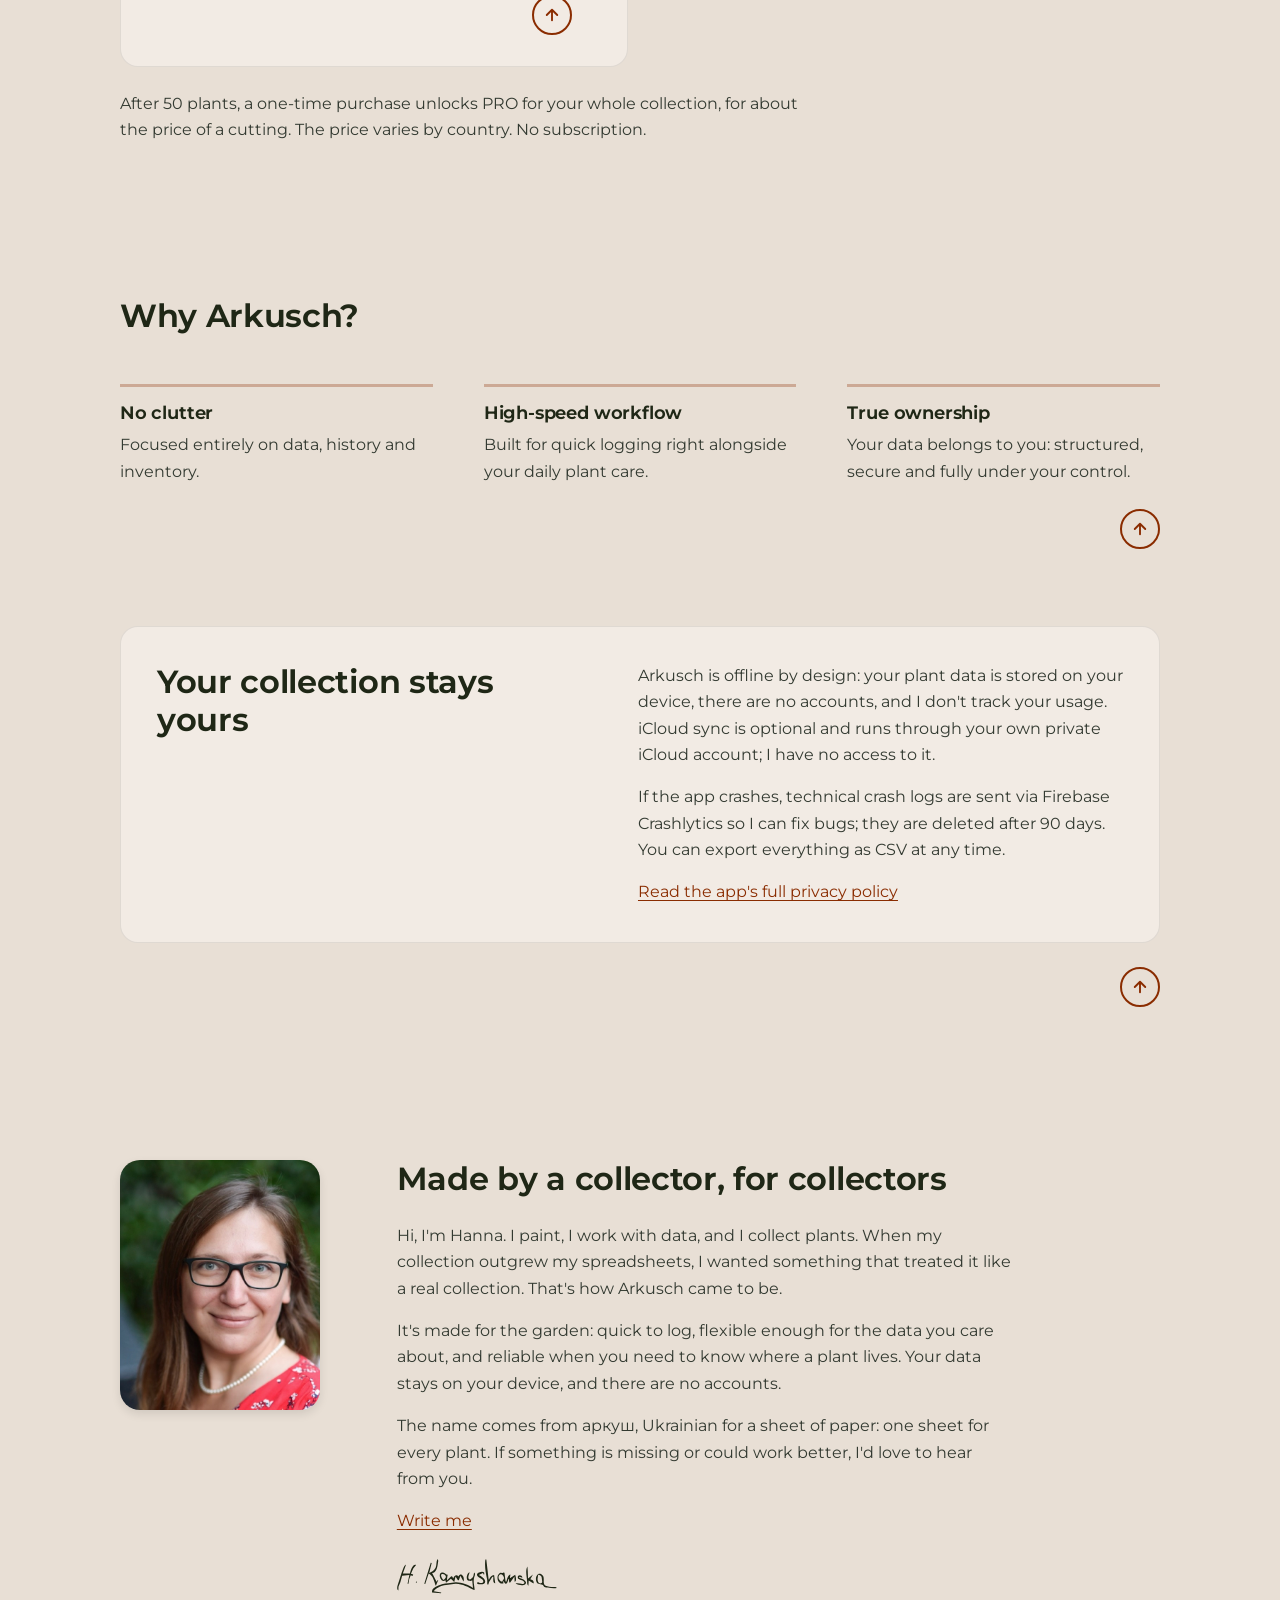
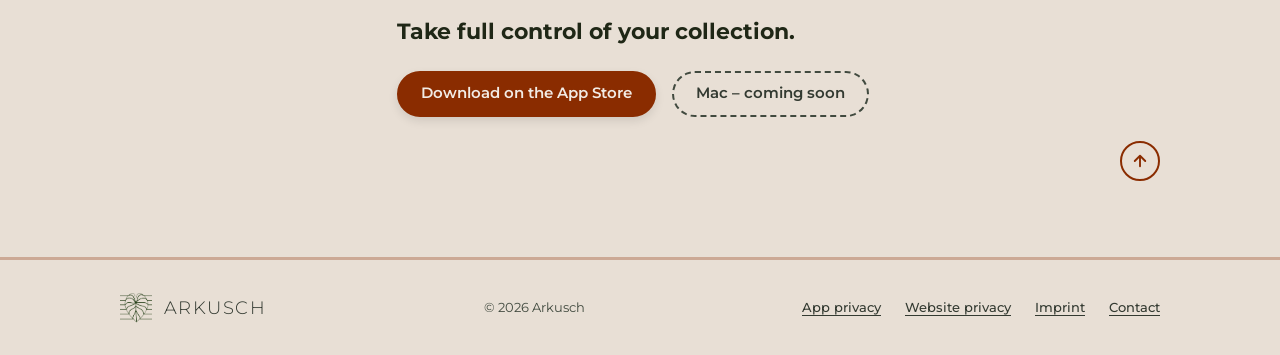
==== commit 818c19e8: "Arkusch website" ====
--- a/docs/index.html
+++ b/docs/index.html
@@ -72,6 +72,7 @@
           </h1>
           <div class="hero__body">
             <p class="hero__lead" data-i18n="hero.lead">Arkusch is a database and tracking system for serious plant collectors.</p>
+            <p class="hero__lead2" data-i18n="hero.lead2"> </p>
             <p class="hero__text" data-i18n="intro.text">Most plant apps are built for casual hobbyists.</p>
           </div>
           <div class="btn-row">
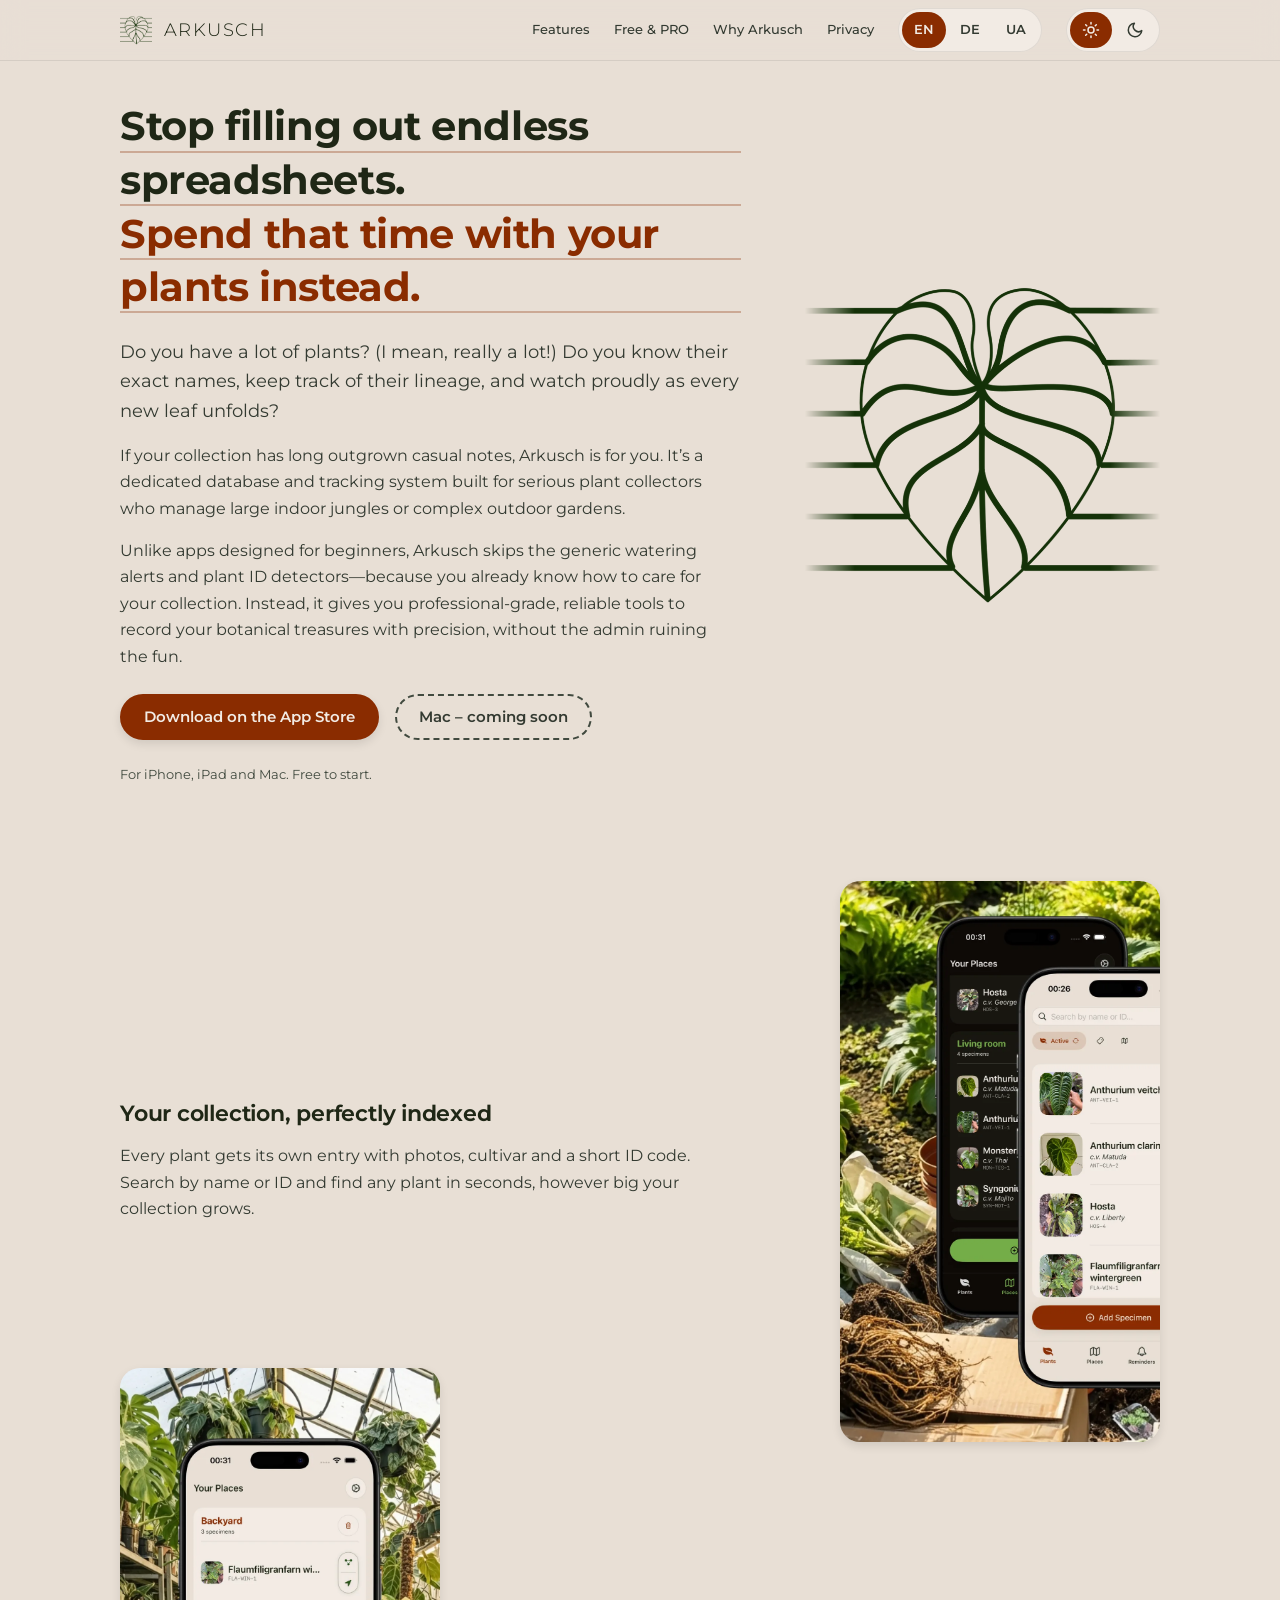
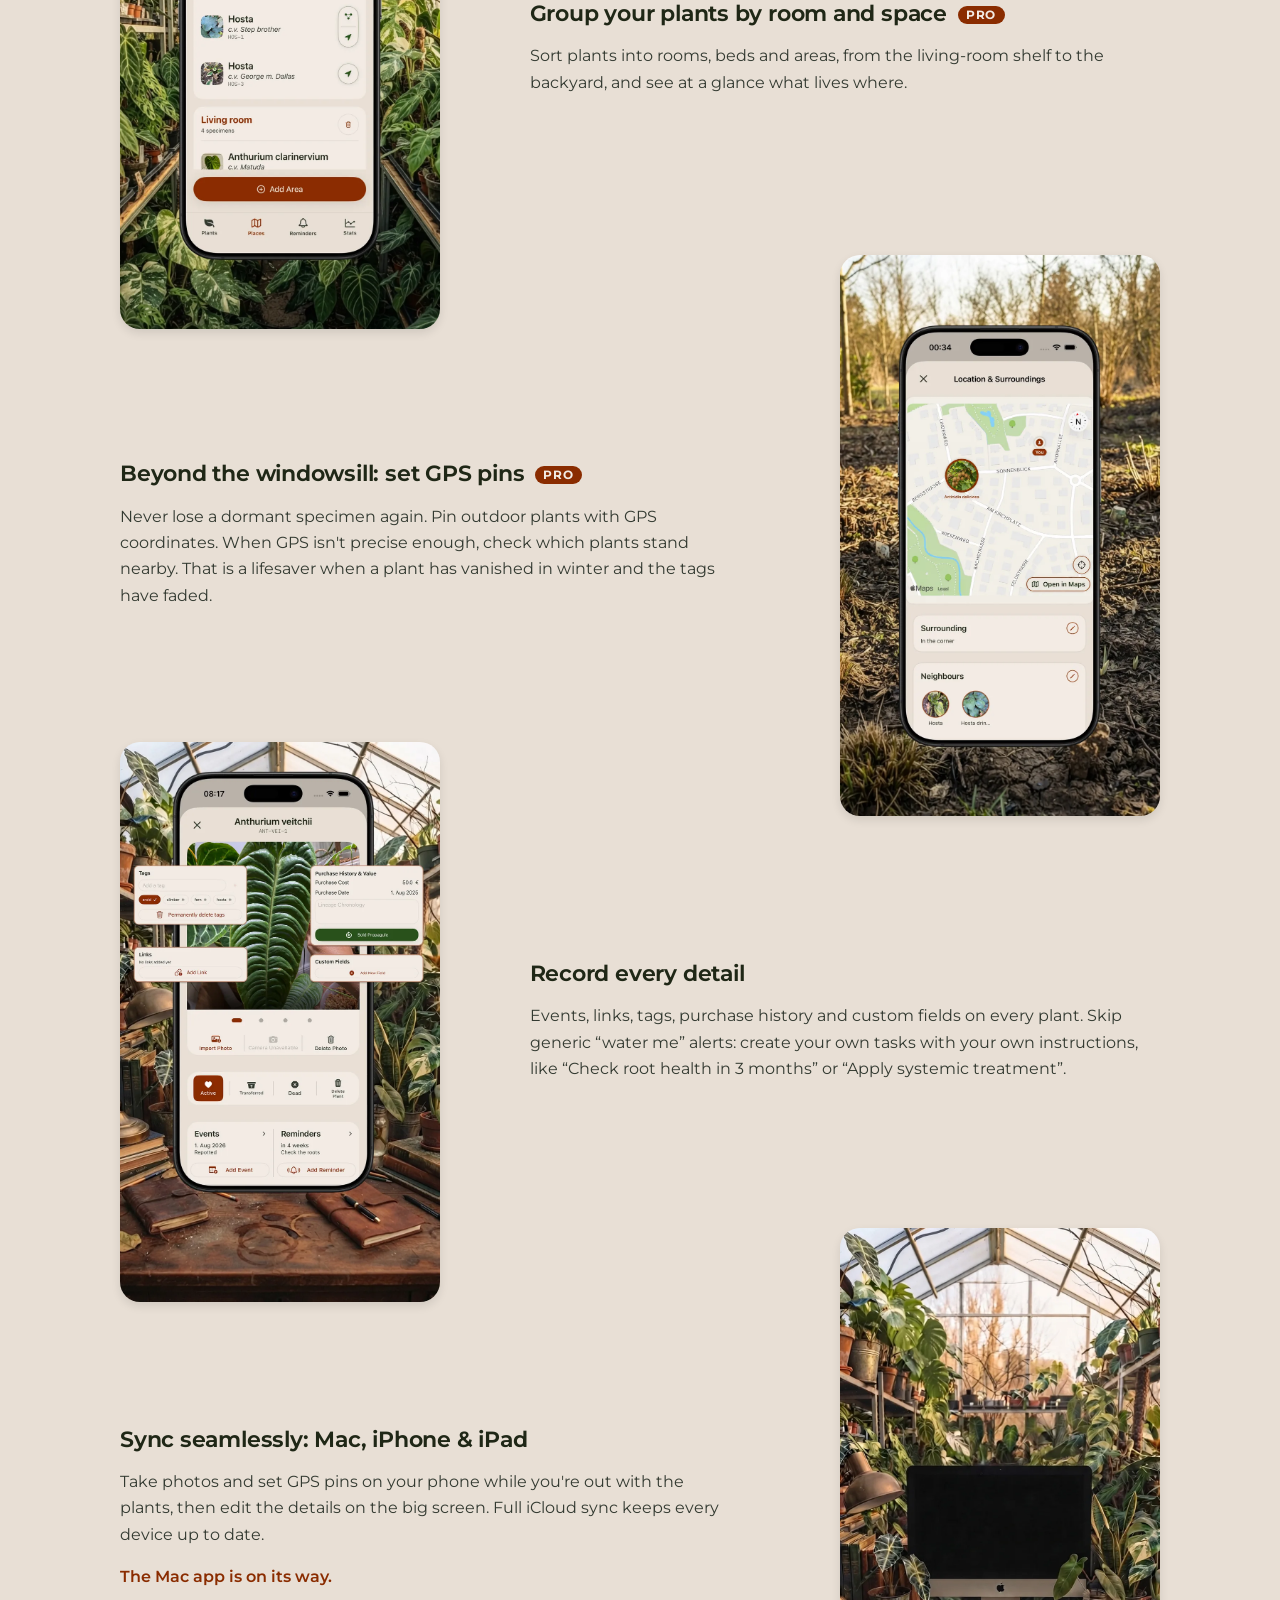
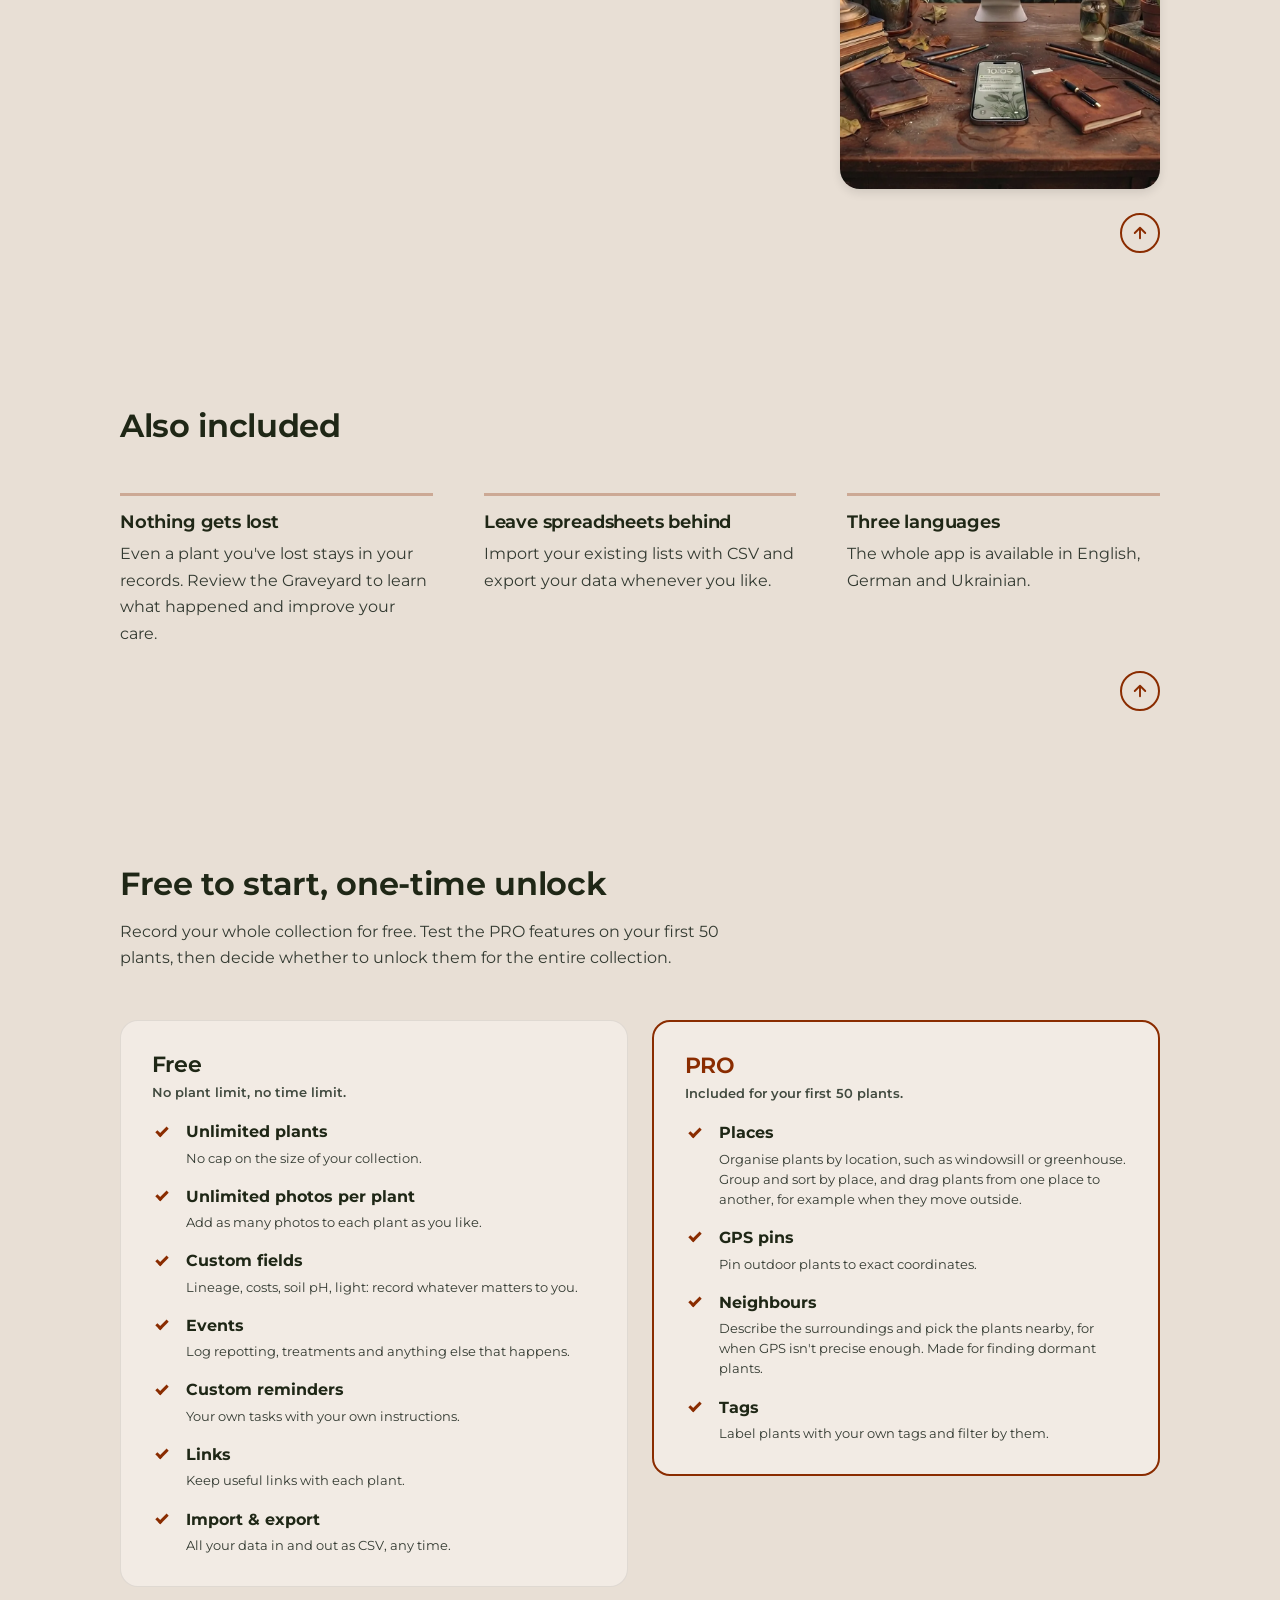
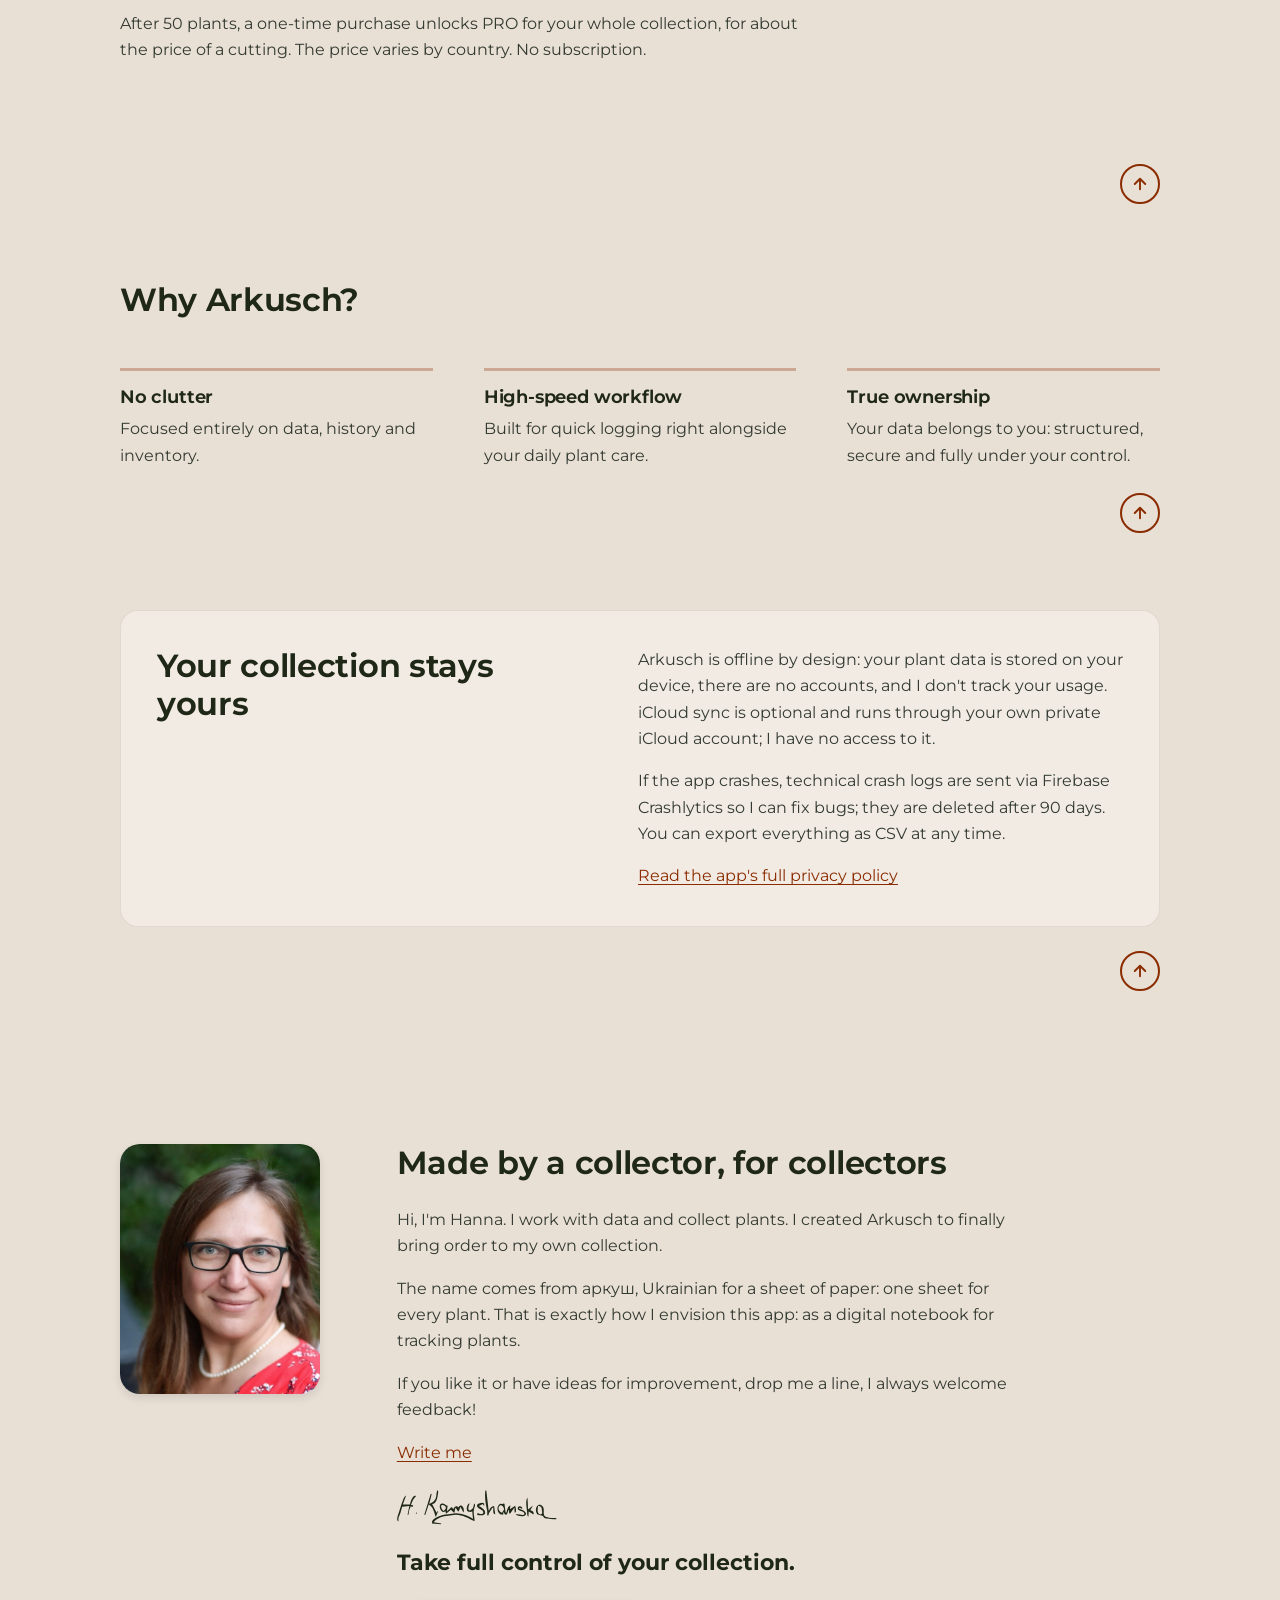
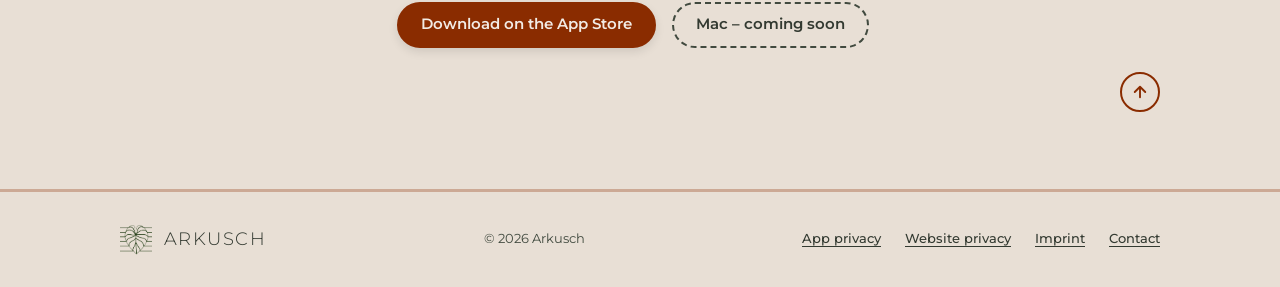
==== commit 6d9269f0: "adding html" ====
--- a/docs/index.html
+++ b/docs/index.html
@@ -4,13 +4,13 @@
   <meta charset="utf-8">
   <meta name="viewport" content="width=device-width, initial-scale=1">
   <title>Arkusch – the database for serious plant collectors</title>
-  <meta name="description" content="Arkusch is a dedicated database and tracking system for serious plant collectors.">
+  <meta name="description" content="Arkusch is a dedicated database and tracking system for serious plant collectors. Custom data, GPS pins, custom tasks, CSV import and iCloud sync for iPhone, iPad and Mac.">
   <meta name="theme-color" content="#E8DFD5">
 
   <meta property="og:type" content="website">
   <meta property="og:title" content="Arkusch – the database for serious plant collectors">
   <meta property="og:description" content="Stop filling out endless spreadsheets. Spend that time with your plants instead.">
-  <meta property="og:image" content="images/brand/og-image.jpg">
+  <meta property="og:image" content="https://kamischiki.github.io/arkusch/images/brand/og-image.jpg">
   <meta name="twitter:card" content="summary_large_image">
 
   <link rel="icon" type="image/png" href="images/brand/favicon.png">
@@ -22,6 +22,17 @@
   <link rel="stylesheet" href="css/base.css">
   <link rel="stylesheet" href="css/components.css">
   <link rel="stylesheet" href="css/sections.css">
+  <!-- seo:start -->
+  <link rel="canonical" href="https://kamischiki.github.io/arkusch/">
+  <link rel="alternate" hreflang="en" href="https://kamischiki.github.io/arkusch/">
+  <link rel="alternate" hreflang="de" href="https://kamischiki.github.io/arkusch/de/">
+  <link rel="alternate" hreflang="uk" href="https://kamischiki.github.io/arkusch/uk/">
+  <link rel="alternate" hreflang="x-default" href="https://kamischiki.github.io/arkusch/">
+  <meta property="og:url" content="https://kamischiki.github.io/arkusch/">
+  <meta property="og:locale" content="en_US">
+  <meta name="twitter:image" content="https://kamischiki.github.io/arkusch/images/brand/og-image.jpg">
+  <script type="application/ld+json">{"@context": "https://schema.org", "@type": "SoftwareApplication", "name": "Arkusch", "applicationCategory": "LifestyleApplication", "operatingSystem": "iOS, iPadOS, macOS", "description": "Arkusch is a dedicated database and tracking system for serious plant collectors. Custom data, GPS pins, custom tasks, CSV import and iCloud sync for iPhone, iPad and Mac.", "url": "https://kamischiki.github.io/arkusch/", "inLanguage": "en", "image": "https://kamischiki.github.io/arkusch/images/brand/og-image.jpg", "offers": {"@type": "Offer", "price": "0", "priceCurrency": "EUR"}, "author": {"@type": "Person", "name": "Hanna Kamyshanska"}, "downloadUrl": "https://apps.apple.com/de/app/arkusch/id6786742492"}</script>
+  <!-- seo:end -->
 </head>
 <body>
   <a class="skip-link" href="#main" data-i18n="skip">Skip to content</a>
@@ -71,15 +82,15 @@
             <span class="ruled__sub" data-i18n="hero.line2">Spend that time with your plants instead.</span>
           </h1>
           <div class="hero__body">
-            <p class="hero__lead" data-i18n="hero.lead">Arkusch is a database and tracking system for serious plant collectors.</p>
-            <p class="hero__lead2" data-i18n="hero.lead2"> </p>
-            <p class="hero__text" data-i18n="intro.text">Most plant apps are built for casual hobbyists.</p>
+            <p class="hero__lead" data-i18n="hero.lead">Do you have a lot of plants? (I mean, really a lot!) Do you know their exact names, keep track of their lineage, and watch proudly as every new leaf unfolds?</p>
+            <p class="hero__lead2" data-i18n="hero.lead2">If your collection has long outgrown casual notes, Arkusch is for you. It’s a dedicated database and tracking system built for serious plant collectors who manage large indoor jungles or complex outdoor gardens.</p>
+            <p class="hero__text" data-i18n="intro.text">Unlike apps designed for beginners, Arkusch skips the generic watering alerts and plant ID detectors—because you already know how to care for your collection. Instead, it gives you professional-grade, reliable tools to record your botanical treasures with precision, without the admin ruining the fun.</p>
           </div>
           <div class="btn-row">
-            <a class="btn" data-store="ios" data-i18n="cta.ios">Download on the App Store</a>
-            <a class="btn" data-store="mac" data-i18n="cta.mac">Download for Mac</a>
-          </div>
-          <p class="hero__platforms" data-i18n="hero.platforms">For iPhone, iPad and Mac</p>
+            <a class="btn" data-store="ios" data-i18n="cta.ios" href="https://apps.apple.com/de/app/arkusch/id6786742492">Download on the App Store</a>
+            <a class="btn btn--soon" data-store="mac" data-i18n="cta.mac.soon" aria-disabled="true">Mac – coming soon</a>
+          </div>
+          <p class="hero__platforms" data-i18n="hero.platforms">For iPhone, iPad and Mac. Free to start.</p>
         </div>
         <div class="hero__art" aria-hidden="true">
           <img class="on-light" src="images/brand/leaf-dark.png" alt="" width="700" height="677">
@@ -96,51 +107,51 @@
         <article class="feature">
           <div class="feature__text">
             <h3 data-i18n="f1.title">Your collection, perfectly indexed</h3>
-            <p data-i18n="f1.text"></p>
-          </div>
-          <div class="feature__media">
-            <img class="shot" src="images/screens/collection.webp" width="900" height="1577" loading="lazy" data-i18n-alt="f1.alt" alt="">
+            <p data-i18n="f1.text">Every plant gets its own entry with photos, cultivar and a short ID code. Search by name or ID and find any plant in seconds, however big your collection grows.</p>
+          </div>
+          <div class="feature__media">
+            <img class="shot" src="images/screens/collection.webp" width="900" height="1577" loading="lazy" data-i18n-alt="f1.alt" alt="List of plants with photo, name, cultivar and ID code, in light and dark mode">
           </div>
         </article>
 
         <article class="feature feature--flip">
           <div class="feature__text">
             <h3><span data-i18n="f2.title">Group your plants by room and space</span> <span class="badge" data-i18n="badge.pro">PRO</span></h3>
-            <p data-i18n="f2.text"></p>
-          </div>
-          <div class="feature__media">
-            <img class="shot" src="images/screens/places.webp" width="900" height="1577" loading="lazy" data-i18n-alt="f2.alt" alt="">
+            <p data-i18n="f2.text">Sort plants into rooms, beds and areas, from the living-room shelf to the backyard, and see at a glance what lives where.</p>
+          </div>
+          <div class="feature__media">
+            <img class="shot" src="images/screens/places.webp" width="900" height="1577" loading="lazy" data-i18n-alt="f2.alt" alt="The Places tab listing a backyard and a living room with the plants in each">
           </div>
         </article>
 
         <article class="feature">
           <div class="feature__text">
             <h3><span data-i18n="f3.title">Beyond the windowsill: set GPS pins</span> <span class="badge" data-i18n="badge.pro">PRO</span></h3>
-            <p data-i18n="f3.text"></p>
-          </div>
-          <div class="feature__media">
-            <img class="shot" src="images/screens/gps.webp" width="900" height="1577" loading="lazy" data-i18n-alt="f3.alt" alt="">
+            <p data-i18n="f3.text">Never lose a dormant specimen again. Pin outdoor plants with GPS coordinates. When GPS isn't precise enough, check which plants stand nearby. That is a lifesaver when a plant has vanished in winter and the tags have faded.</p>
+          </div>
+          <div class="feature__media">
+            <img class="shot" src="images/screens/gps.webp" width="900" height="1577" loading="lazy" data-i18n-alt="f3.alt" alt="Map with a GPS pin for a plant and a list of neighbouring plants">
           </div>
         </article>
 
         <article class="feature feature--flip">
           <div class="feature__text">
             <h3 data-i18n="f4.title">Record every detail</h3>
-            <p data-i18n="f4.text"></p>
-          </div>
-          <div class="feature__media">
-            <img class="shot" src="images/screens/details.webp" width="900" height="1577" loading="lazy" data-i18n-alt="f4.alt" alt="">
+            <p data-i18n="f4.text">Events, links, tags, purchase history and custom fields on every plant. Skip generic “water me” alerts: create your own tasks with your own instructions, like “Check root health in 3 months” or “Apply systemic treatment”.</p>
+          </div>
+          <div class="feature__media">
+            <img class="shot" src="images/screens/details.webp" width="900" height="1577" loading="lazy" data-i18n-alt="f4.alt" alt="Plant detail screen with tags, links, purchase history, custom fields, events and reminders">
           </div>
         </article>
 
         <article class="feature">
           <div class="feature__text">
             <h3 data-i18n="f5.title">Sync seamlessly: Mac, iPhone &amp; iPad</h3>
-            <p data-i18n="f5.text"></p>
-            <p class="feature__note" data-show-if-mac-soon data-i18n="f5.note"></p>
-          </div>
-          <div class="feature__media">
-            <img class="shot" src="images/screens/sync.webp" width="900" height="1577" loading="lazy" data-i18n-alt="f5.alt" alt="">
+            <p data-i18n="f5.text">Take photos and set GPS pins on your phone while you're out with the plants, then edit the details on the big screen. Full iCloud sync keeps every device up to date.</p>
+            <p class="feature__note" data-show-if-mac-soon data-i18n="f5.note">The Mac app is on its way.</p>
+          </div>
+          <div class="feature__media">
+            <img class="shot" src="images/screens/sync.webp" width="900" height="1577" loading="lazy" data-i18n-alt="f5.alt" alt="An iMac and an iPhone on a desk in a greenhouse">
           </div>
         </article>
       </div>
@@ -154,9 +165,9 @@
       <div class="container">
         <div class="section-head"><h2 id="also-title" data-i18n="also.title">Also included</h2></div>
         <ul class="columns">
-          <li><h3 data-i18n="also1.title"></h3><p data-i18n="also1.text"></p></li>
-          <li><h3 data-i18n="also2.title"></h3><p data-i18n="also2.text"></p></li>
-          <li><h3 data-i18n="also3.title"></h3><p data-i18n="also3.text"></p></li>
+          <li><h3 data-i18n="also1.title">Nothing gets lost</h3><p data-i18n="also1.text">Even a plant you've lost stays in your records. Review the Graveyard to learn what happened and improve your care.</p></li>
+          <li><h3 data-i18n="also2.title">Leave spreadsheets behind</h3><p data-i18n="also2.text">Import your existing lists with CSV and export your data whenever you like.</p></li>
+          <li><h3 data-i18n="also3.title">Three languages</h3><p data-i18n="also3.text">The whole app is available in English, German and Ukrainian.</p></li>
         </ul>
       </div>
       <div class="container to-top-row">
@@ -169,30 +180,30 @@
       <div class="container">
         <div class="section-head">
           <h2 id="plans-title" data-i18n="plans.title">Free to start, one-time unlock</h2>
-          <p data-i18n="plans.lead"></p>
+          <p data-i18n="plans.lead">Record your whole collection for free. Test the PRO features on your first 50 plants, then decide whether to unlock them for the entire collection.</p>
         </div>
         <div class="plans">
           <section class="plan" aria-labelledby="plan-free-title">
             <header class="plan__head">
               <h3 id="plan-free-title" data-i18n="plans.free.title">Free</h3>
-              <p data-i18n="plans.free.sub"></p>
+              <p data-i18n="plans.free.sub">No plant limit, no time limit.</p>
             </header>
-            <ul class="plan__list" id="plan-free"></ul>
-            <div class="container to-top-row">
-        <a class="to-top" href="#top" data-i18n-aria="totop" aria-label="Back to top"><svg viewBox="0 0 24 24" fill="none" stroke="currentColor" stroke-width="2.5" stroke-linecap="round" stroke-linejoin="round" aria-hidden="true"><path d="M12 19V5M5 12l7-7 7 7"/></svg></a>
-      </div>
-    </section>
+            <ul class="plan__list" id="plan-free"><li><strong data-i18n="pl.unlimited.t">Unlimited plants</strong><span data-i18n="pl.unlimited.d">No cap on the size of your collection.</span></li><li><strong data-i18n="pl.photos.t">Unlimited photos per plant</strong><span data-i18n="pl.photos.d">Add as many photos to each plant as you like.</span></li><li><strong data-i18n="pl.fields.t">Custom fields</strong><span data-i18n="pl.fields.d">Lineage, costs, soil pH, light: record whatever matters to you.</span></li><li><strong data-i18n="pl.events.t">Events</strong><span data-i18n="pl.events.d">Log repotting, treatments and anything else that happens.</span></li><li><strong data-i18n="pl.reminders.t">Custom reminders</strong><span data-i18n="pl.reminders.d">Your own tasks with your own instructions.</span></li><li><strong data-i18n="pl.links.t">Links</strong><span data-i18n="pl.links.d">Keep useful links with each plant.</span></li><li><strong data-i18n="pl.csv.t">Import &amp; export</strong><span data-i18n="pl.csv.d">All your data in and out as CSV, any time.</span></li></ul>
+          </section>
           <section class="plan plan--pro" aria-labelledby="plan-pro-title">
             <header class="plan__head">
               <h3 id="plan-pro-title" data-i18n="plans.pro.title">PRO</h3>
-              <p data-i18n="plans.pro.sub"></p>
+              <p data-i18n="plans.pro.sub">Included for your first 50 plants.</p>
             </header>
-            <ul class="plan__list" id="plan-pro"></ul>
+            <ul class="plan__list" id="plan-pro"><li><strong data-i18n="pl.places.t">Places</strong><span data-i18n="pl.places.d">Organise plants by location, such as windowsill or greenhouse. Group and sort by place, and drag plants from one place to another, for example when they move outside.</span></li><li><strong data-i18n="pl.gps.t">GPS pins</strong><span data-i18n="pl.gps.d">Pin outdoor plants to exact coordinates.</span></li><li><strong data-i18n="pl.neighbours.t">Neighbours</strong><span data-i18n="pl.neighbours.d">Describe the surroundings and pick the plants nearby, for when GPS isn't precise enough. Made for finding dormant plants.</span></li><li><strong data-i18n="pl.tags.t">Tags</strong><span data-i18n="pl.tags.d">Label plants with your own tags and filter by them.</span></li></ul>
           </section>
         </div>
-        <p class="plans__note" data-i18n="plans.note"></p>
-      </div>
-    </section>
+        <p class="plans__note" data-i18n="plans.note">After 50 plants, a one-time purchase unlocks PRO for your whole collection, for about the price of a cutting. The price varies by country. No subscription.</p>
+      </div>
+    </section>
+      <div class="container to-top-row">
+        <a class="to-top" href="#top" data-i18n-aria="totop" aria-label="Back to top"><svg viewBox="0 0 24 24" fill="none" stroke="currentColor" stroke-width="2.5" stroke-linecap="round" stroke-linejoin="round" aria-hidden="true"><path d="M12 19V5M5 12l7-7 7 7"/></svg></a>
+      </div>
 
     <!-- Clips: hidden until reels are listed in js/config.js -->
     <section id="reels" hidden aria-labelledby="reels-title">
@@ -210,9 +221,9 @@
       <div class="container">
         <div class="section-head"><h2 id="why-title" data-i18n="why.title">Why Arkusch?</h2></div>
         <ul class="columns">
-          <li><h3 data-i18n="why1.title"></h3><p data-i18n="why1.text"></p></li>
-          <li><h3 data-i18n="why2.title"></h3><p data-i18n="why2.text"></p></li>
-          <li><h3 data-i18n="why3.title"></h3><p data-i18n="why3.text"></p></li>
+          <li><h3 data-i18n="why1.title">No clutter</h3><p data-i18n="why1.text">Focused entirely on data, history and inventory.</p></li>
+          <li><h3 data-i18n="why2.title">High-speed workflow</h3><p data-i18n="why2.text">Built for quick logging right alongside your daily plant care.</p></li>
+          <li><h3 data-i18n="why3.title">True ownership</h3><p data-i18n="why3.text">Your data belongs to you: structured, secure and fully under your control.</p></li>
         </ul>
       </div>
       <div class="container to-top-row">
@@ -226,8 +237,8 @@
         <div class="panel">
           <h2 id="privacy-title" data-i18n="privacy.title">Your collection stays yours</h2>
           <div class="panel__body">
-            <p data-i18n="privacy.p1"></p>
-            <p data-i18n="privacy.p2"></p>
+            <p data-i18n="privacy.p1">Arkusch is offline by design: your plant data is stored on your device, there are no accounts, and I don't track your usage. iCloud sync is optional and runs through your own private iCloud account; I have no access to it.</p>
+            <p data-i18n="privacy.p2">If the app crashes, technical crash logs are sent via Firebase Crashlytics so I can fix bugs; they are deleted after 90 days. You can export everything as CSV at any time.</p>
             <p><a href="privacy-app.html" data-i18n="privacy.link">Read the app's full privacy policy</a></p>
           </div>
         </div>
@@ -240,21 +251,21 @@
     <!-- Note from the creator + closing call to action -->
     <section aria-labelledby="story-title">
       <div class="container story__grid">
-        <img class="shot story__photo" src="images/brand/creator.jpg" width="800" height="1000" loading="lazy" data-i18n-alt="story.alt" alt="">
+        <img class="shot story__photo" src="images/brand/creator.jpg" width="800" height="1000" loading="lazy" data-i18n-alt="story.alt" alt="Portrait of Hanna">
         <div class="story__copy">
           <h2 id="story-title" data-i18n="story.title">Made by a collector, for collectors</h2>
           <div class="story__note">
-            <p data-i18n="story.p1"></p>
-            <p data-i18n="story.p2"></p>
-            <p data-i18n="story.p3"></p>
+            <p data-i18n="story.p1">Hi, I'm Hanna. I work with data and collect plants. I created Arkusch to finally bring order to my own collection.</p>
+            <p data-i18n="story.p2">The name comes from аркуш, Ukrainian for a sheet of paper: one sheet for every plant. That is exactly how I envision this app: as a digital notebook for tracking plants.</p>
+            <p data-i18n="story.p3">If you like it or have ideas for improvement, drop me a line, I always welcome feedback!</p>
             <p><a data-email-link href="#" data-i18n="story.contact">Write me</a></p>
             <img class="story__sign on-light" src="images/brand/signature.svg" alt="Hanna" width="200" height="44">
             <img class="story__sign on-dark" src="images/brand/signature-light.svg" alt="Hanna" width="200" height="44">
           </div>
-          <p class="story__cta" data-i18n="story.cta"></p>
+          <p class="story__cta" data-i18n="story.cta">Take full control of your collection.</p>
           <div class="btn-row">
-            <a class="btn" data-store="ios" data-i18n="cta.ios">Download on the App Store</a>
-            <a class="btn" data-store="mac" data-i18n="cta.mac">Download for Mac</a>
+            <a class="btn" data-store="ios" data-i18n="cta.ios" href="https://apps.apple.com/de/app/arkusch/id6786742492">Download on the App Store</a>
+            <a class="btn btn--soon" data-store="mac" data-i18n="cta.mac.soon" aria-disabled="true">Mac – coming soon</a>
           </div>
         </div>
       </div>
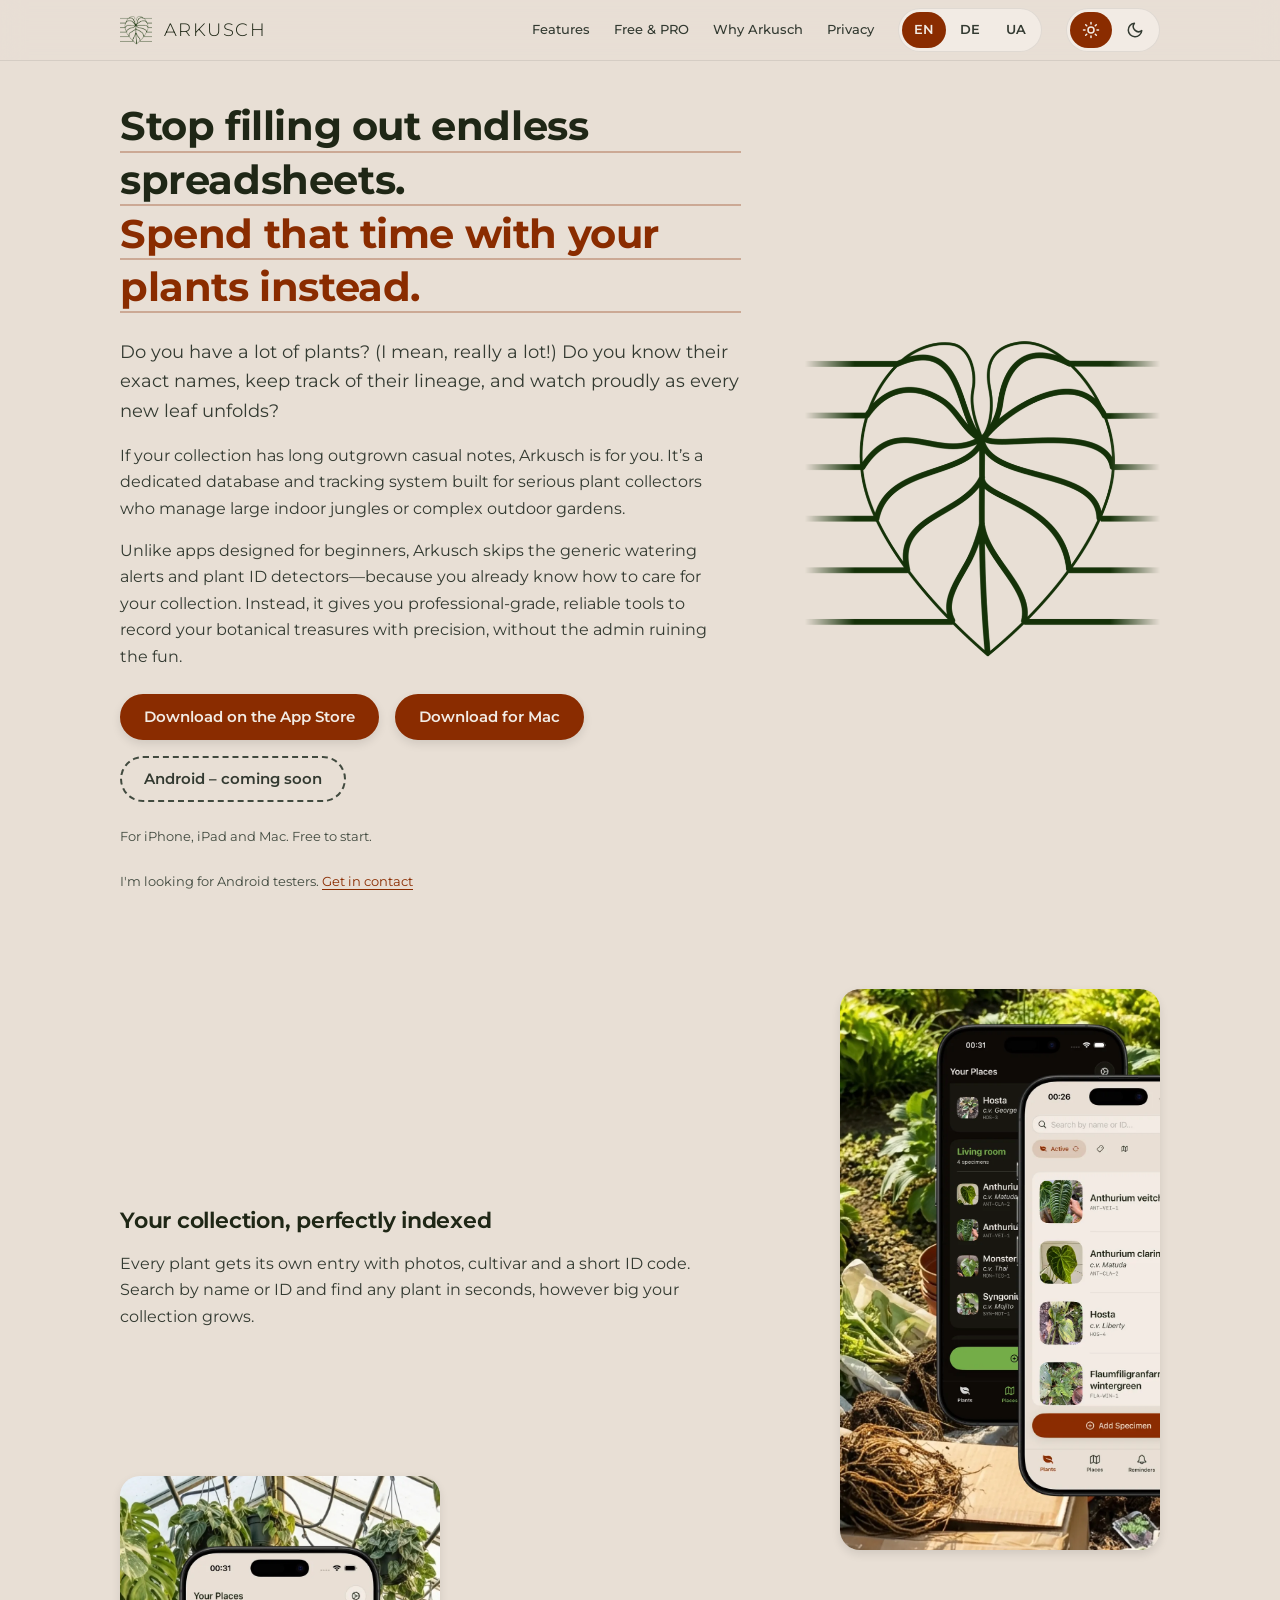
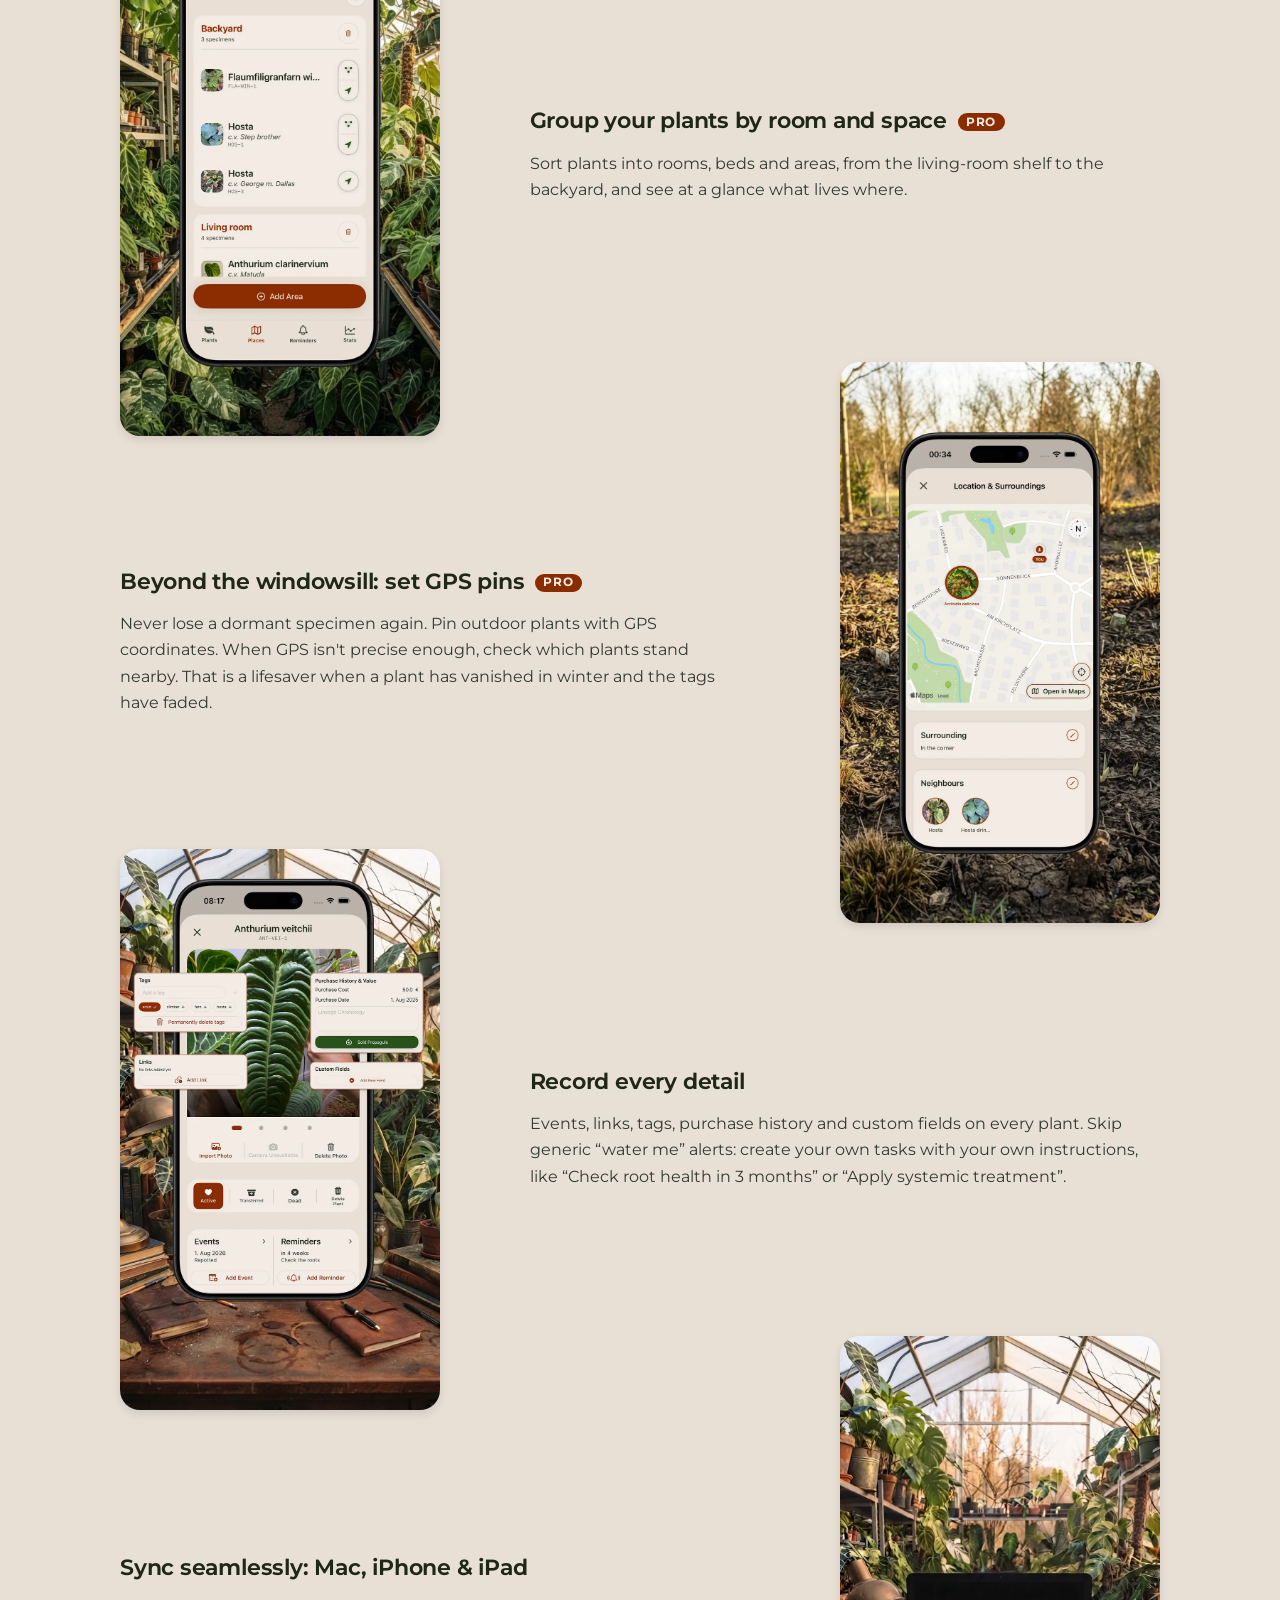
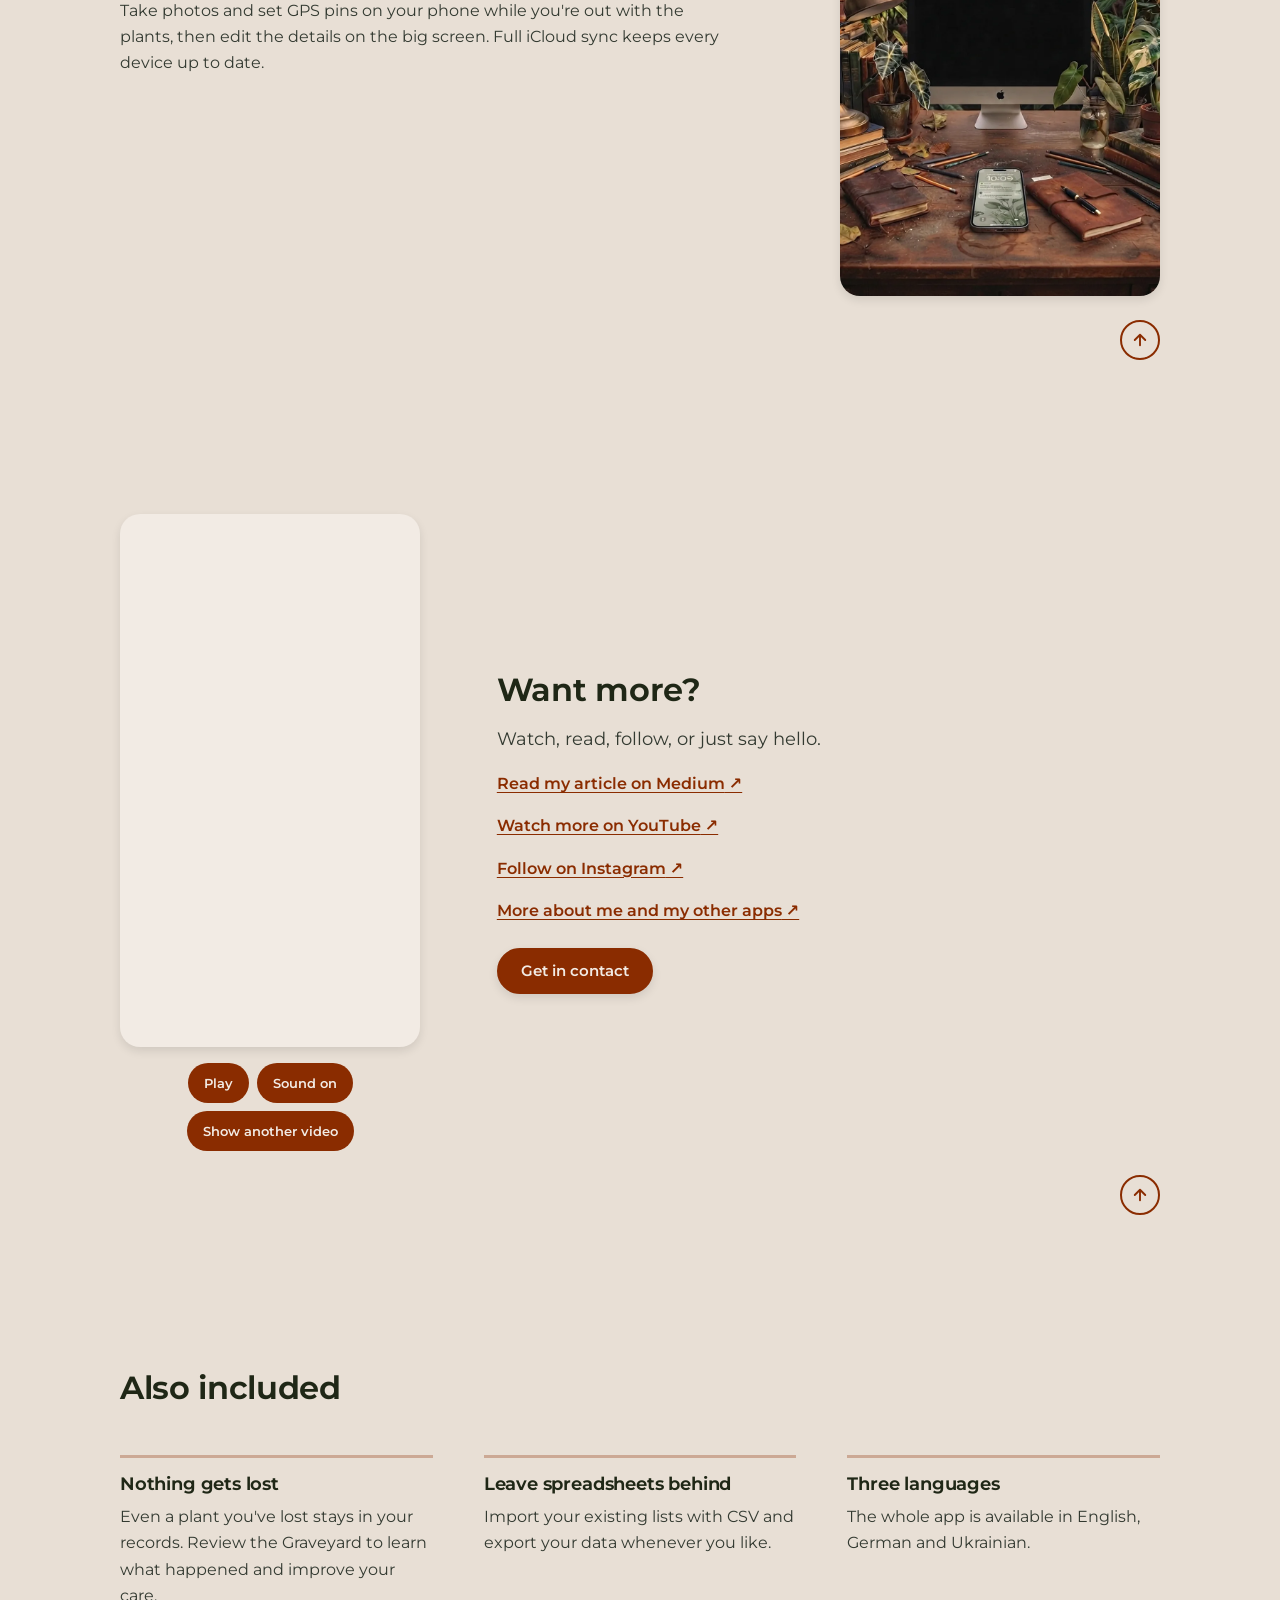
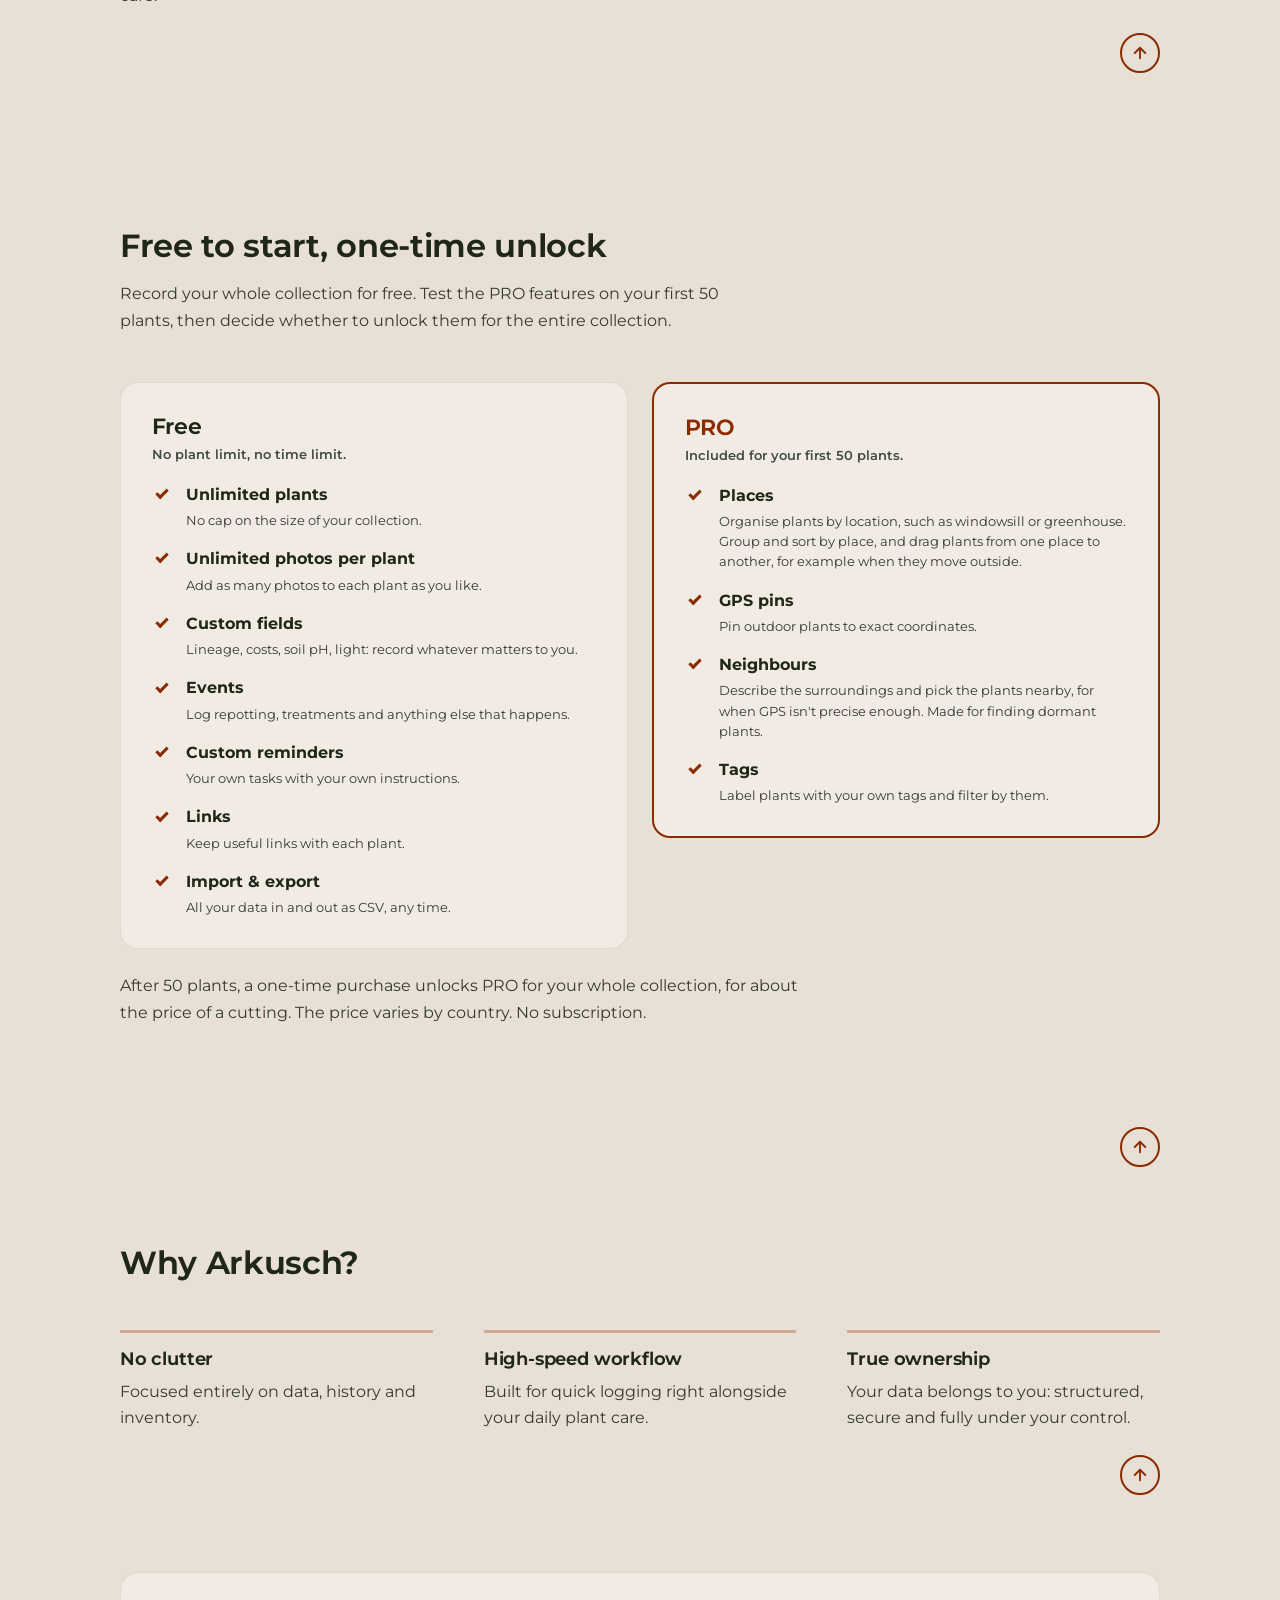
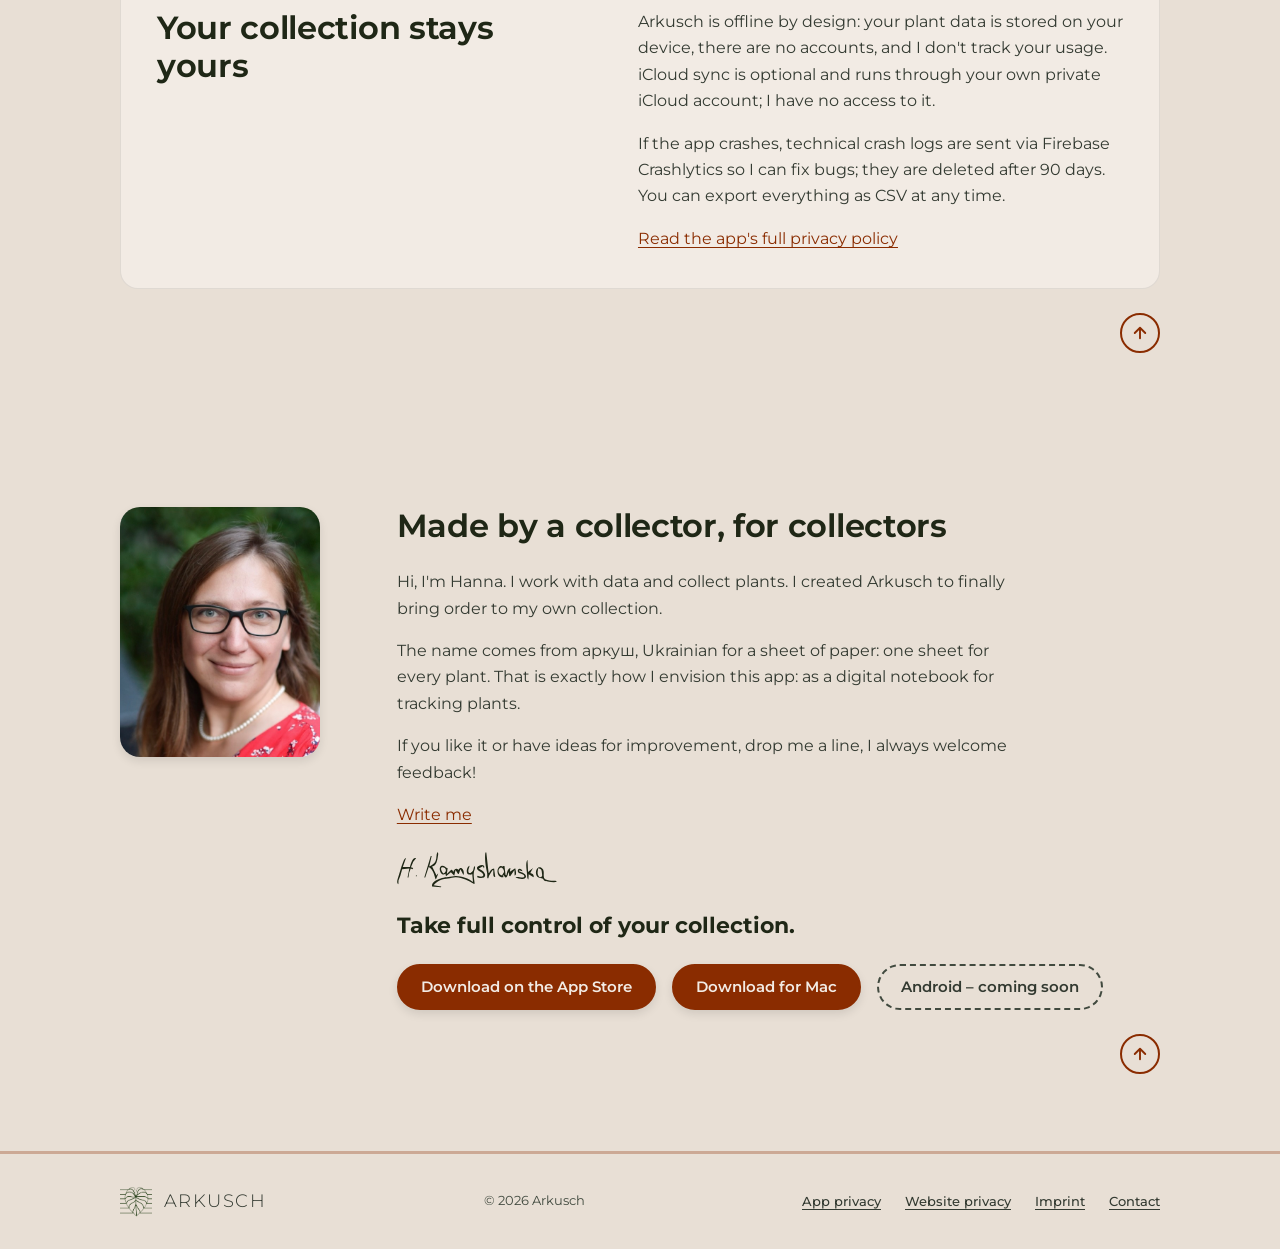
==== commit 09213dae: ".." ====
--- a/docs/index.html
+++ b/docs/index.html
@@ -89,8 +89,10 @@
           <div class="btn-row">
             <a class="btn" data-store="ios" data-i18n="cta.ios" href="https://apps.apple.com/de/app/arkusch/id6786742492">Download on the App Store</a>
             <a class="btn btn--soon" data-store="mac" data-i18n="cta.mac.soon" aria-disabled="true">Mac – coming soon</a>
+            <span class="btn btn--soon" aria-disabled="true" data-i18n="cta.android.soon">Android – coming soon</span>
           </div>
           <p class="hero__platforms" data-i18n="hero.platforms">For iPhone, iPad and Mac. Free to start.</p>
+          <p class="hero__platforms"><span data-i18n="android.testers">I'm looking for Android testers.</span> <a data-email-link href="#" data-i18n="android.testers.link">Get in contact</a></p>
         </div>
         <div class="hero__art" aria-hidden="true">
           <img class="on-light" src="images/brand/leaf-dark.png" alt="" width="700" height="677">
@@ -154,6 +156,34 @@
             <img class="shot" src="images/screens/sync.webp" width="900" height="1577" loading="lazy" data-i18n-alt="f5.alt" alt="An iMac and an iPhone on a desk in a greenhouse">
           </div>
         </article>
+      </div>
+      <div class="container to-top-row">
+        <a class="to-top" href="#top" data-i18n-aria="totop" aria-label="Back to top"><svg viewBox="0 0 24 24" fill="none" stroke="currentColor" stroke-width="2.5" stroke-linecap="round" stroke-linejoin="round" aria-hidden="true"><path d="M12 19V5M5 12l7-7 7 7"/></svg></a>
+      </div>
+    </section>
+
+    <!-- One random clip + links (clips come from the videos/ folder via js/reels-manifest.js) -->
+    <section id="clip" aria-labelledby="clip-title">
+      <div class="container clip">
+        <div class="clip__media" id="clip-media" hidden>
+          <video id="clip-video" muted loop playsinline preload="none"></video>
+          <div class="clip__controls">
+            <button type="button" id="clip-toggle"></button>
+            <button type="button" id="clip-sound" data-sound="off"></button>
+            <button type="button" id="clip-next" data-i18n="reels.another">Show another video</button>
+          </div>
+        </div>
+        <div class="clip__side">
+          <h2 id="clip-title" data-i18n="clip.title">Want more?</h2>
+          <p class="clip__lead" data-i18n="clip.lead">Watch, read, follow, or just say hello.</p>
+          <ul class="clip__links">
+            <li data-social="medium" hidden><a href="#" data-i18n="clip.link.medium">Read my Medium article about Arkusch</a></li>
+            <li data-social="youtube" hidden><a href="#" data-i18n="clip.link.youtube">Watch more on YouTube</a></li>
+            <li data-social="instagram" hidden><a href="#" data-i18n="clip.link.instagram">Follow on Instagram</a></li>
+            <li data-social="website" hidden><a href="#" data-i18n="clip.link.website">More about me and my other apps</a></li>
+            <li class="clip__cta"><a class="btn" data-email-link href="#" data-i18n="clip.link.contact">Get in contact</a></li>
+          </ul>
+        </div>
       </div>
       <div class="container to-top-row">
         <a class="to-top" href="#top" data-i18n-aria="totop" aria-label="Back to top"><svg viewBox="0 0 24 24" fill="none" stroke="currentColor" stroke-width="2.5" stroke-linecap="round" stroke-linejoin="round" aria-hidden="true"><path d="M12 19V5M5 12l7-7 7 7"/></svg></a>
@@ -205,17 +235,6 @@
         <a class="to-top" href="#top" data-i18n-aria="totop" aria-label="Back to top"><svg viewBox="0 0 24 24" fill="none" stroke="currentColor" stroke-width="2.5" stroke-linecap="round" stroke-linejoin="round" aria-hidden="true"><path d="M12 19V5M5 12l7-7 7 7"/></svg></a>
       </div>
 
-    <!-- Clips: hidden until reels are listed in js/config.js -->
-    <section id="reels" hidden aria-labelledby="reels-title">
-      <div class="container">
-        <div class="section-head"><h2 id="reels-title" data-i18n="reels.title">Arkusch in short clips</h2></div>
-        <div class="reels" id="reels-list"></div>
-      </div>
-      <div class="container to-top-row">
-        <a class="to-top" href="#top" data-i18n-aria="totop" aria-label="Back to top"><svg viewBox="0 0 24 24" fill="none" stroke="currentColor" stroke-width="2.5" stroke-linecap="round" stroke-linejoin="round" aria-hidden="true"><path d="M12 19V5M5 12l7-7 7 7"/></svg></a>
-      </div>
-    </section>
-
     <!-- Why Arkusch -->
     <section id="why" aria-labelledby="why-title">
       <div class="container">
@@ -266,6 +285,7 @@
           <div class="btn-row">
             <a class="btn" data-store="ios" data-i18n="cta.ios" href="https://apps.apple.com/de/app/arkusch/id6786742492">Download on the App Store</a>
             <a class="btn btn--soon" data-store="mac" data-i18n="cta.mac.soon" aria-disabled="true">Mac – coming soon</a>
+            <span class="btn btn--soon" aria-disabled="true" data-i18n="cta.android.soon">Android – coming soon</span>
           </div>
         </div>
       </div>
@@ -299,7 +319,8 @@
   <script src="js/i18n.js" defer></script>
   <script src="js/stores.js" defer></script>
   <script src="js/plans.js" defer></script>
+  <script src="js/reels-manifest.js" defer></script>
   <script src="js/reels.js" defer></script>
   <script src="js/main.js" defer></script>
 </body>
-</html>
+</html>
--- a/docs/css/components.css
+++ b/docs/css/components.css
@@ -76,16 +76,24 @@
 .columns > li { display: grid; gap: var(--pad-1); align-content: start; padding-top: var(--pad-2); border-top: 3px solid var(--rule); }
 @media (min-width: 820px) { .columns { grid-template-columns: repeat(3, minmax(0, 1fr)); } }
 
-/* ---------- Reels ---------- */
-.reels { display: flex; gap: var(--pad-2); overflow-x: auto; scroll-snap-type: x mandatory; padding-bottom: var(--pad-2); }
-.reel { position: relative; flex: 0 0 min(240px, 70vw); scroll-snap-align: start; }
-.reel video { width: 100%; aspect-ratio: 9 / 16; object-fit: cover; border-radius: var(--radius-l); background: var(--surface); box-shadow: var(--shadow); }
-.reel button {
-  position: absolute; right: 10px; bottom: 10px; min-height: 36px; padding: 0 14px;
-  font: inherit; font-size: var(--step--1); font-weight: 600; cursor: pointer;
+/* ---------- Random clip + links ---------- */
+.clip { display: grid; gap: var(--pad-3) clamp(32px, 6vw, 80px); align-items: center; }
+@media (min-width: 820px) { .clip--has-media { grid-template-columns: min(300px, 38%) minmax(0, 1fr); } }
+.clip__media { display: grid; gap: var(--pad-2); width: min(300px, 100%); justify-self: center; }
+.clip__media video { width: 100%; aspect-ratio: 9 / 16; object-fit: cover; border-radius: var(--radius-l); background: var(--surface); box-shadow: var(--shadow); cursor: pointer; }
+.clip__media video[controls] { cursor: auto; }
+.clip__controls { display: flex; flex-wrap: wrap; justify-content: center; gap: var(--pad-1); }
+.clip__controls button {
+  min-height: 40px; padding: 0 16px; font: inherit; font-size: var(--step--1); font-weight: 600; cursor: pointer;
   color: var(--on-accent); background: var(--accent); border: 0; border-radius: 999px;
 }
-.reel figcaption { margin-top: var(--pad-1); font-size: var(--step--1); color: var(--text-3); }
+.clip__side { display: grid; gap: var(--pad-2); align-content: center; }
+.clip__side h2 { font-size: var(--step-3); }
+.clip__lead { font-size: var(--step-1); color: var(--text-2); max-width: 44ch; }
+.clip__links { display: grid; gap: var(--pad-2); justify-items: start; }
+.clip__links a:not(.btn) { font-weight: 600; color: var(--accent); text-underline-offset: 3px; }
+.clip__links a[target="_blank"]::after { content: " \2197"; }
+.clip__cta { margin-top: var(--pad-1); }
 
 /* ---------- Privacy panel ---------- */
 .panel { display: grid; gap: var(--pad-3); padding: clamp(20px, 3vw, 36px); background: var(--surface); border: 1px solid var(--border); border-radius: var(--radius); }
@@ -132,4 +140,4 @@
   transition: background-color .15s ease, color .15s ease;
 }
 .to-top svg { width: 18px; height: 18px; }
-.to-top:hover { background: var(--accent); color: var(--on-accent); }
+.to-top:hover { background: var(--accent); color: var(--on-accent); }
